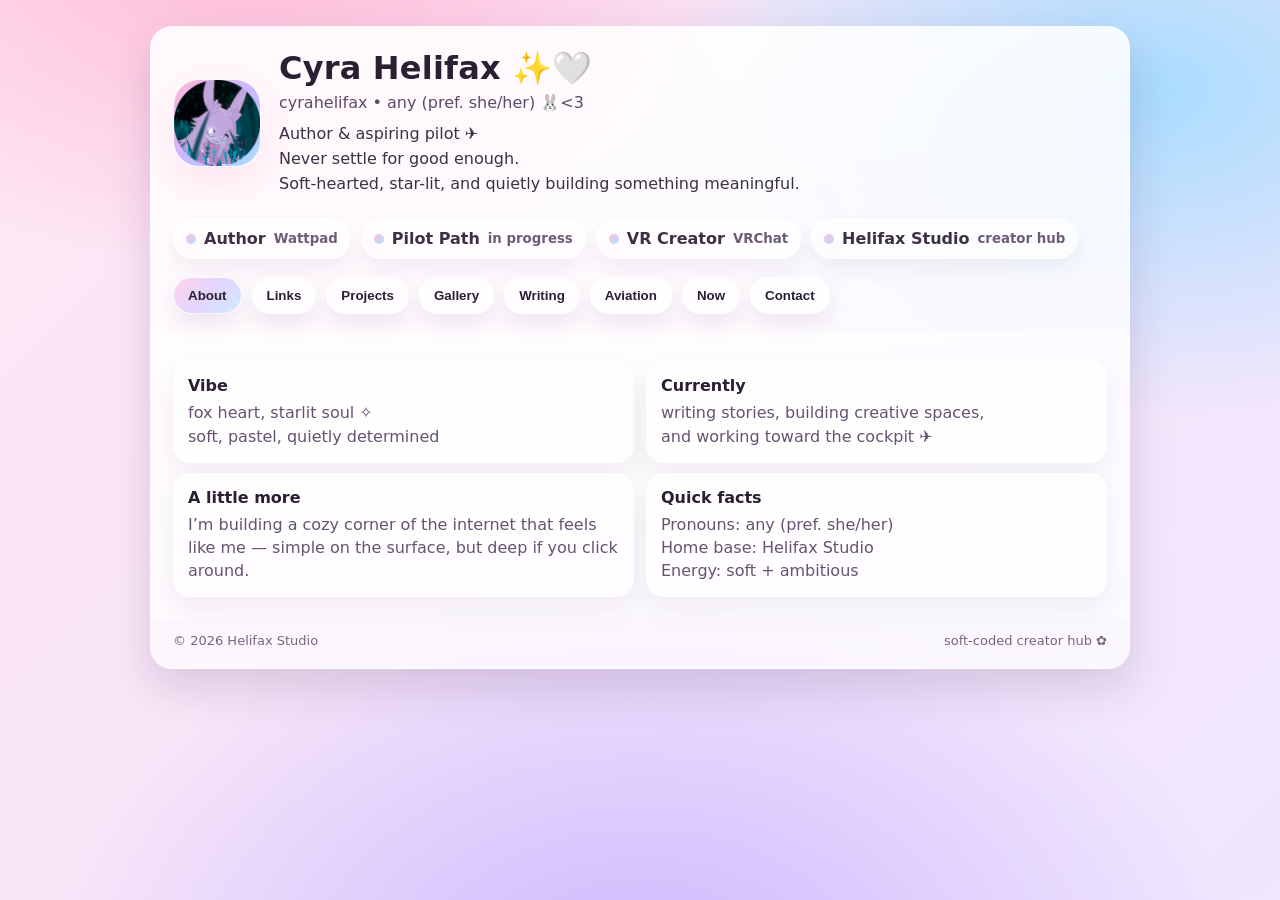
==== index.html @ 91403f67 "Update index.html" ====
<!doctype html>
<html lang="en">
<head>
  <meta charset="utf-8" />
  <meta name="viewport" content="width=device-width,initial-scale=1" />
  <title>Cyra Helifax ✨🤍</title>
  <meta name="description" content="Cyra Helifax — author, aspiring pilot, pastel-coded creator hub." />

  <style>
    :root{
      --bg1:#ffe6f3;
      --bg2:#efe6ff;

      --ink:#2b1f33;
      --muted:#5d4a68;
      --line:#ffffff88;

      --lav:#cbb7ff;
      --pink:#ffb7d6;
      --blue:#a9dcff;

      --shadow: 0 18px 45px rgba(40, 15, 60, .15);
      --radius: 22px;
    }

    *{box-sizing:border-box}
    html,body{height:100%}

    body{
      margin:0;
      font-family: ui-sans-serif, system-ui, -apple-system, Segoe UI, Roboto, Helvetica, Arial;
      color:var(--ink);
      background:
        radial-gradient(900px 600px at 20% -10%, var(--pink), transparent 60%),
        radial-gradient(900px 600px at 90% 10%, var(--blue), transparent 55%),
        radial-gradient(1000px 700px at 50% 110%, var(--lav), transparent 60%),
        linear-gradient(135deg, var(--bg1), var(--bg2));
      padding: 26px 14px 60px;
    }

    .wrap{max-width:980px;margin:0 auto}

    .card{
      background: linear-gradient(180deg, rgba(255,255,255,.88), rgba(255,255,255,.68));
      border:1px solid var(--line);
      border-radius: var(--radius);
      box-shadow: var(--shadow);
      overflow:hidden;
      backdrop-filter: blur(10px);
    }

    .top{
      display:flex;
      gap:18px;
      padding:22px;
      align-items:center;
    }

    /* PROFILE IMAGE */
    .pfp{
      width:88px;
      height:88px;
      border-radius:26px;
      overflow:hidden;
      flex:0 0 auto;
      border: 1px solid rgba(255,255,255,.9);
      box-shadow:
        0 14px 32px rgba(255,183,214,.35),
        0 0 0 4px rgba(255,255,255,.4);
      background: linear-gradient(135deg, var(--pink), var(--lav), var(--blue));
    }

    .pfp img{
      width:100%;
      height:100%;
      object-fit:cover;
      display:block;
    }

    h1{margin:0;font-size:32px;letter-spacing:.2px}
    .subtitle{margin:6px 0 0;color:var(--muted)}
    .bio{margin:10px 0 0;line-height:1.55;color:rgba(43,31,51,.92);max-width:60ch}

    /* Pinned badges */
    .pinned{
      padding: 0 22px 18px;
      display:flex;
      flex-wrap:wrap;
      gap:10px;
      align-items:center;
    }
    .badge{
      display:inline-flex;
      gap:8px;
      align-items:center;
      padding:10px 12px;
      border-radius: 999px;
      border:1px solid rgba(255,255,255,.85);
      background: rgba(255,255,255,.55);
      box-shadow: 0 10px 22px rgba(40,15,60,.06);
      color: rgba(43,31,51,.92);
      font-weight: 650;
      user-select:none;
    }
    .dot{
      width:10px;height:10px;border-radius:999px;
      background: linear-gradient(135deg, rgba(255,183,214,.9), rgba(169,220,255,.9));
      box-shadow: 0 6px 16px rgba(255,183,214,.35);
      flex:0 0 auto;
    }
    .badge small{
      color: rgba(93,74,104,.9);
      font-weight:600;
    }

    /* Tabs */
    .pills{
      display:flex;
      flex-wrap:wrap;
      gap:10px;
      padding: 0 22px 18px;
    }

    .pill{
      appearance:none;
      border:1px solid rgba(255,255,255,.85);
      background: rgba(255,255,255,.55);
      color:var(--ink);
      border-radius: 999px;
      padding: 10px 14px;
      cursor:pointer;
      font-weight: 650;
      transition: transform .12s ease, background .12s ease;
      box-shadow: 0 10px 22px rgba(40,15,60,.08);
      user-select:none;
    }
    .pill:hover{transform: translateY(-1px); background: rgba(255,255,255,.72)}
    .pill[aria-selected="true"]{
      background: linear-gradient(135deg,
        rgba(255,183,214,.55),
        rgba(203,183,255,.55),
        rgba(169,220,255,.55));
    }

    .panelWrap{
      border-top: 1px solid rgba(255,255,255,.7);
      background: rgba(255,255,255,.35);
    }

    .panel{
      display:none;
      padding: 18px 22px 22px;
      animation: pop .18s ease-out;
    }
    .panel.active{display:block}

    @keyframes pop{
      from{opacity:0; transform: translateY(-6px)}
      to{opacity:1; transform: translateY(0)}
    }

    .grid{
      display:grid;
      grid-template-columns: 1fr 1fr;
      gap:12px;
      margin-top: 10px;
    }
    @media (max-width:860px){
      .top{flex-direction:column;align-items:flex-start}
      .grid{grid-template-columns:1fr}
    }

    .miniCard{
      border:1px solid rgba(255,255,255,.75);
      background: rgba(255,255,255,.6);
      border-radius: 18px;
      padding: 14px;
      box-shadow: 0 12px 30px rgba(40,15,60,.06);
    }

    .miniTitle{margin:0 0 6px;font-weight:750}
    .miniText{margin:0;color:rgba(93,74,104,.95);line-height:1.45}

    /* Links */
    .linkList{list-style:none;margin:0;padding:0;display:grid;gap:10px}

    .linkRow{
      display:flex;
      gap:10px;
      align-items:stretch;
    }

    .link{
      flex: 1 1 auto;
      display:flex;
      align-items:center;
      justify-content:space-between;
      padding: 12px 14px;
      border-radius: 16px;
      border:1px solid rgba(255,255,255,.78);
      background: rgba(255,255,255,.65);
      transition: transform .12s ease, background .12s ease;
      text-decoration:none;
      color:inherit;
      min-height: 46px;
    }
    .link:hover{transform: translateY(-1px); background: rgba(255,255,255,.82)}

    .tag{
      font-size:12px;
      padding: 6px 10px;
      border-radius: 999px;
      background: linear-gradient(135deg,
        rgba(255,183,214,.35),
        rgba(169,220,255,.30));
      color: rgba(43,31,51,.92);
      border:1px solid rgba(255,255,255,.65);
    }

    .copyBtn{
      flex: 0 0 auto;
      min-width: 116px;
      border-radius: 16px;
      border:1px solid rgba(255,255,255,.78);
      background: rgba(255,255,255,.62);
      box-shadow: 0 12px 24px rgba(40,15,60,.06);
      cursor:pointer;
      font-weight: 700;
      color: rgba(43,31,51,.92);
      transition: transform .12s ease, background .12s ease;
      padding: 12px 12px;
      display:inline-flex;
      justify-content:center;
      align-items:center;
      user-select:none;
      white-space:nowrap;
    }
    .copyBtn:hover{transform: translateY(-1px); background: rgba(255,255,255,.80)}
    .copyBtn:active{transform: translateY(0)}

    .toast{
      position: fixed;
      left: 50%;
      bottom: 18px;
      transform: translateX(-50%);
      background: rgba(255,255,255,.86);
      border: 1px solid rgba(255,255,255,.9);
      padding: 10px 14px;
      border-radius: 999px;
      box-shadow: 0 14px 34px rgba(40,15,60,.15);
      color: rgba(43,31,51,.95);
      font-weight: 800;
      display:none;
      z-index: 9999;
    }
    .toast.show{display:block; animation: toastPop .18s ease-out}
    @keyframes toastPop{
      from{opacity:0; transform: translateX(-50%) translateY(10px)}
      to{opacity:1; transform: translateX(-50%) translateY(0)}
    }

    /* Gallery (no titles/captions) */
    .galleryGrid{
      display:grid;
      grid-template-columns: repeat(3, 1fr);
      gap: 10px;
      margin-top: 10px;
    }
    @media (max-width:860px){ .galleryGrid{grid-template-columns: repeat(2, 1fr);} }
    @media (max-width:520px){ .galleryGrid{grid-template-columns: 1fr;} }

    .thumb{
      border-radius: 18px;
      overflow:hidden;
      border: 1px solid rgba(255,255,255,.75);
      background: rgba(255,255,255,.55);
      box-shadow: 0 12px 26px rgba(40,15,60,.06);
      cursor:pointer;
      transition: transform .12s ease, background .12s ease;
    }
    .thumb:hover{transform: translateY(-1px); background: rgba(255,255,255,.75)}
    .thumb img{
      width:100%;
      height: 230px;
      object-fit: cover;
      display:block;
    }

    /* Lightbox */
    .modal{
      position: fixed;
      inset: 0;
      background: rgba(20,10,30,.55);
      display:none;
      align-items:center;
      justify-content:center;
      padding: 18px;
      z-index: 9998;
    }
    .modal.show{display:flex}
    .modalCard{
      width: min(980px, 100%);
      border-radius: 22px;
      overflow:hidden;
      border: 1px solid rgba(255,255,255,.55);
      background: rgba(255,255,255,.92);
      box-shadow: 0 22px 60px rgba(0,0,0,.35);
    }
    .modalTop{
      display:flex;
      align-items:center;
      justify-content:flex-end;
      gap: 10px;
      padding: 12px 14px;
      border-bottom: 1px solid rgba(0,0,0,.06);
    }
    .modalClose{
      border:none;
      background: rgba(255,255,255,.7);
      border: 1px solid rgba(0,0,0,.06);
      border-radius: 14px;
      padding: 8px 10px;
      cursor:pointer;
      font-weight: 900;
    }
    .modalImg{
      width:100%;
      display:block;
      max-height: 78vh;
      object-fit: contain;
      background: rgba(255,255,255,.65);
    }

    /* Timeline list */
    .timeline{
      margin: 8px 0 0;
      padding: 0;
      list-style:none;
      display:grid;
      gap: 10px;
    }
    .tItem{
      display:flex;
      gap: 10px;
      align-items:flex-start;
      padding: 12px 12px;
      border-radius: 16px;
      border: 1px solid rgba(255,255,255,.78);
      background: rgba(255,255,255,.62);
      box-shadow: 0 12px 24px rgba(40,15,60,.05);
    }
    .tMark{
      width:12px;height:12px;border-radius:999px;
      margin-top: 4px;
      background: linear-gradient(135deg, rgba(255,183,214,.9), rgba(169,220,255,.9));
      box-shadow: 0 10px 20px rgba(255,183,214,.25);
      flex: 0 0 auto;
    }
    .tText strong{display:block}
    .tText{
      color: rgba(93,74,104,.95);
      line-height: 1.45;
      font-weight: 650;
    }
    .tText span{
      display:block;
      color: rgba(93,74,104,.9);
      font-weight: 600;
      margin-top: 2px;
      font-size: 13px;
    }

    /* Footer */
    .footer{
      padding: 14px 22px 20px;
      color: rgba(93,74,104,.85);
      font-size: 13px;
      display:flex;
      justify-content: space-between;
      gap: 10px;
      flex-wrap: wrap;
    }
  </style>
</head>

<body>
  <div class="wrap">
    <main class="card">

      <!-- HEADER -->
      <section class="top">
        <div class="pfp">
          <img src="VRChat_2025-12-11_00-07-17.525_1920x1080_cropped.png" alt="Cyra Helifax avatar">
        </div>
        <div>
          <h1>Cyra Helifax ✨🤍</h1>
          <p class="subtitle">cyrahelifax • any (pref. she/her) 🐰&lt;3</p>
          <p class="bio">
            Author & aspiring pilot ✈️<br/>
            Never settle for good enough.<br/>
            Soft-hearted, star-lit, and quietly building something meaningful.
          </p>
        </div>
      </section>

      <!-- PINNED BADGES -->
      <section class="pinned" aria-label="Pinned identity">
        <span class="badge"><span class="dot"></span> Author <small>Wattpad</small></span>
        <span class="badge"><span class="dot"></span> Pilot Path <small>in progress</small></span>
        <span class="badge"><span class="dot"></span> VR Creator <small>VRChat</small></span>
        <span class="badge"><span class="dot"></span> Helifax Studio <small>creator hub</small></span>
      </section>

      <!-- TABS -->
      <nav class="pills" role="tablist" aria-label="About tabs">
        <button class="pill" role="tab" aria-selected="true"  aria-controls="panel-about"    id="tab-about">About</button>
        <button class="pill" role="tab" aria-selected="false" aria-controls="panel-links"    id="tab-links">Links</button>
        <button class="pill" role="tab" aria-selected="false" aria-controls="panel-projects" id="tab-projects">Projects</button>
        <button class="pill" role="tab" aria-selected="false" aria-controls="panel-gallery"  id="tab-gallery">Gallery</button>
        <button class="pill" role="tab" aria-selected="false" aria-controls="panel-writing"  id="tab-writing">Writing</button>
        <button class="pill" role="tab" aria-selected="false" aria-controls="panel-aviation" id="tab-aviation">Aviation</button>
        <button class="pill" role="tab" aria-selected="false" aria-controls="panel-now"      id="tab-now">Now</button>
        <button class="pill" role="tab" aria-selected="false" aria-controls="panel-contact"  id="tab-contact">Contact</button>
      </nav>

      <!-- PANELS -->
      <section class="panelWrap">

        <!-- ABOUT -->
        <div class="panel active" role="tabpanel" id="panel-about" aria-labelledby="tab-about">
          <div class="grid">
            <div class="miniCard">
              <p class="miniTitle">Vibe</p>
              <p class="miniText">
                fox heart, starlit soul ✧<br/>
                soft, pastel, quietly determined
              </p>
            </div>
            <div class="miniCard">
              <p class="miniTitle">Currently</p>
              <p class="miniText">
                writing stories, building creative spaces,<br/>
                and working toward the cockpit ✈️
              </p>
            </div>
          </div>

          <div class="grid">
            <div class="miniCard">
              <p class="miniTitle">A little more</p>
              <p class="miniText">
                I’m building a cozy corner of the internet that feels like me — simple on the surface,
                but deep if you click around.
              </p>
            </div>
            <div class="miniCard">
              <p class="miniTitle">Quick facts</p>
              <p class="miniText">
                Pronouns: any (pref. she/her)<br/>
                Home base: Helifax Studio<br/>
                Energy: soft + ambitious
              </p>
            </div>
          </div>
        </div>

        <!-- LINKS -->
        <div class="panel" role="tabpanel" id="panel-links" aria-labelledby="tab-links">
          <div class="miniCard">
            <p class="miniTitle">Hub Links</p>
            <p class="miniText">Everything important, in one place. (Copy buttons included ✨)</p>
          </div>

          <ul class="linkList" style="margin-top:10px">
            <li>
              <div class="linkRow">
                <a class="link" href="https://www.wattpad.com/user/CyraRemiHelifax" target="_blank" rel="noreferrer">
                  <span>Wattpad</span><span class="tag">writing</span>
                </a>
              </div>
            </li>

            <li>
              <div class="linkRow">
                <a class="link" href="https://cyrahelifax.mypixieset.com/" target="_blank" rel="noreferrer">
                  <span>Author Page</span><span class="tag">portfolio</span>
                </a>
              </div>
            </li>

            <li>
              <div class="linkRow">
                <a class="link" href="https://discord.com/users/605927149282656257" target="_blank" rel="noreferrer">
                  <span>Discord</span><span class="tag">chat</span>
                </a>
                <button class="copyBtn" data-copy="https://discord.com/users/605927149282656257">Copy link</button>
              </div>
            </li>

            <li>
              <div class="linkRow">
                <a class="link" href="https://vrchat.com/home/user/usr_d997cab5-4046-4eb5-8ac7-fbb34163f5aa" target="_blank" rel="noreferrer">
                  <span>VRChat</span><span class="tag">vr</span>
                </a>
                <button class="copyBtn" data-copy="usr_d997cab5-4046-4eb5-8ac7-fbb34163f5aa">Copy ID</button>
              </div>
            </li>

            <li>
              <div class="linkRow">
                <a class="link" href="https://www.roblox.com/users/120940577/profile" target="_blank" rel="noreferrer">
                  <span>Roblox</span><span class="tag">play</span>
                </a>
                <button class="copyBtn" data-copy="120940577">Copy ID</button>
              </div>
            </li>
          </ul>
        </div>

        <!-- PROJECTS -->
        <div class="panel" role="tabpanel" id="panel-projects" aria-labelledby="tab-projects">
          <div class="grid">
            <div class="miniCard">
              <p class="miniTitle">Yunari & the Stars</p>
              <p class="miniText">
                A soft-cosmic fantasy about memory, family, and fading starlight.
              </p>
            </div>
            <div class="miniCard">
              <p class="miniTitle">Helifax Studio</p>
              <p class="miniText">
                Pastel-coded storytelling across writing, worlds, and digital spaces.
              </p>
            </div>
          </div>

          <div class="grid">
            <div class="miniCard">
              <p class="miniTitle">Creator Hub</p>
              <p class="miniText">
                A single place where writing + aviation + VR projects can live together without feeling messy.
              </p>
            </div>
            <div class="miniCard">
              <p class="miniTitle">Next up</p>
              <p class="miniText">
                Add more pinned projects any time (photography, comms, games, songs…).
              </p>
            </div>
          </div>
        </div>

        <!-- GALLERY (auto-load, no titles) -->
        <div class="panel" role="tabpanel" id="panel-gallery" aria-labelledby="tab-gallery">
          <div class="miniCard">
            <p class="miniTitle">Gallery</p>
            <p class="miniText">
              Click any image to open it big.
            </p>
          </div>

          <div class="galleryGrid" id="galleryGrid"></div>
        </div>

        <!-- WRITING -->
        <div class="panel" role="tabpanel" id="panel-writing" aria-labelledby="tab-writing">
          <div class="grid">
            <div class="miniCard">
              <p class="miniTitle">Writing home</p>
              <p class="miniText">
                Wattpad: <a href="https://www.wattpad.com/user/CyraRemiHelifax" target="_blank" rel="noreferrer"><b>@CyraRemiHelifax</b></a><br/>
                Style: soft-cosmic, emotional, mythic
              </p>
            </div>
            <div class="miniCard">
              <p class="miniTitle">Featured</p>
              <p class="miniText">
                <b>Yunari & the Stars</b><br/>
                A story about belonging, truth, and the sky forgetting itself.
              </p>
            </div>
          </div>

          <div class="miniCard" style="margin-top:12px">
            <p class="miniTitle">Milestones</p>
            <ul class="timeline">
              <li class="tItem">
                <span class="tMark"></span>
                <div class="tText">
                  <strong>Act IV drafted</strong>
                  <span>Library Between Realms • Starfall Accord revealed</span>
                </div>
              </li>
              <li class="tItem">
                <span class="tMark"></span>
                <div class="tText">
                  <strong>Next focus</strong>
                  <span>Refine connective threads + deepen the cosmic shift</span>
                </div>
              </li>
              <li class="tItem">
                <span class="tMark"></span>
                <div class="tText">
                  <strong>Optional</strong>
                  <span>Add a release schedule card whenever you’re ready</span>
                </div>
              </li>
            </ul>
          </div>
        </div>

        <!-- AVIATION -->
        <div class="panel" role="tabpanel" id="panel-aviation" aria-labelledby="tab-aviation">
          <div class="grid">
            <div class="miniCard">
              <p class="miniTitle">Pilot Path ✈️</p>
              <p class="miniText">
                Goal: commercial pilot.<br/>
                Current phase: planning + saving + learning.
              </p>
            </div>
            <div class="miniCard">
              <p class="miniTitle">Why</p>
              <p class="miniText">
                Because the sky feels like a promise — and I want to keep it.
              </p>
            </div>
          </div>

          <div class="miniCard" style="margin-top:12px">
            <p class="miniTitle">Progress Timeline</p>
            <ul class="timeline">
              <li class="tItem">
                <span class="tMark"></span>
                <div class="tText">
                  <strong>Foundation</strong>
                  <span>Training research + budgeting + prep</span>
                </div>
              </li>
              <li class="tItem">
                <span class="tMark"></span>
                <div class="tText">
                  <strong>Next milestone</strong>
                  <span>Start PPL when funds + schedule align</span>
                </div>
              </li>
              <li class="tItem">
                <span class="tMark"></span>
                <div class="tText">
                  <strong>Long-term</strong>
                  <span>Ratings → hours → commercial career</span>
                </div>
              </li>
            </ul>
          </div>
        </div>

        <!-- NOW -->
        <div class="panel" role="tabpanel" id="panel-now" aria-labelledby="tab-now">
          <div class="grid">
            <div class="miniCard">
              <p class="miniTitle">Now</p>
              <p class="miniText">
                Building Helifax Studio into a real home for everything I am.
              </p>
            </div>
            <div class="miniCard">
              <p class="miniTitle">Status</p>
              <p class="miniText">
                Energy: soft but focused ✿<br/>
                Mood: gently ambitious
              </p>
            </div>
          </div>

          <div class="grid">
            <div class="miniCard">
              <p class="miniTitle">In my hands</p>
              <p class="miniText">
                Writing: worldbuilding + edits<br/>
                Web: polishing this hub<br/>
                Flight: learning + planning
              </p>
            </div>
            <div class="miniCard">
              <p class="miniTitle">Open to</p>
              <p class="miniText">
                Kind conversations • creative collabs • sharing inspiration
              </p>
            </div>
          </div>
        </div>

        <!-- CONTACT -->
        <div class="panel" role="tabpanel" id="panel-contact" aria-labelledby="tab-contact">
          <div class="grid">
            <div class="miniCard">
              <p class="miniTitle">Say hi</p>
              <p class="miniText">
                Discord preferred 💬<br/>
                Open to kind conversations & creative collaboration.
              </p>
            </div>

            <div class="miniCard">
              <p class="miniTitle">Quick copy</p>
              <p class="miniText">
                Discord link: <b>discord.com/users/605927149282656257</b><br/>
                VRChat ID: <b>usr_d997cab5-4046-4eb5-8ac7-fbb34163f5aa</b><br/>
                Roblox ID: <b>120940577</b>
              </p>
              <div style="display:flex; gap:10px; flex-wrap:wrap; margin-top:10px">
                <button class="copyBtn" data-copy="https://discord.com/users/605927149282656257">Copy Discord</button>
                <button class="copyBtn" data-copy="usr_d997cab5-4046-4eb5-8ac7-fbb34163f5aa">Copy VRChat</button>
                <button class="copyBtn" data-copy="120940577">Copy Roblox</button>
              </div>
            </div>
          </div>
        </div>

      </section>

      <!-- FOOTER -->
      <footer class="footer">
        <span>© <span id="y"></span> Helifax Studio</span>
        <span>soft-coded creator hub ✿</span>
      </footer>

    </main>
  </div>

  <!-- Lightbox modal -->
  <div class="modal" id="modal" aria-hidden="true">
    <div class="modalCard" role="dialog" aria-modal="true" aria-label="Image preview">
      <div class="modalTop">
        <button class="modalClose" id="modalClose" aria-label="Close">Close</button>
      </div>
      <img class="modalImg" id="modalImg" src="" alt="Expanded view">
    </div>
  </div>

  <div class="toast" id="toast">Copied ✨</div>

  <script>
    // Year
    document.getElementById('y').textContent = new Date().getFullYear();

    // Tabs
    const tabs = Array.from(document.querySelectorAll('[role="tab"]'));
    const panels = Array.from(document.querySelectorAll('[role="tabpanel"]'));

    function activateTab(tab){
      tabs.forEach(t => t.setAttribute('aria-selected', String(t === tab)));
      panels.forEach(p => p.classList.toggle('active', p.id === tab.getAttribute('aria-controls')));
      tab.focus();
    }

    tabs.forEach(tab => {
      tab.addEventListener('click', () => activateTab(tab));
      tab.addEventListener('keydown', (e) => {
        const i = tabs.indexOf(tab);
        if (e.key === 'ArrowRight') activateTab(tabs[(i + 1) % tabs.length]);
        if (e.key === 'ArrowLeft') activateTab(tabs[(i - 1 + tabs.length) % tabs.length]);
      });
    });

    // Toast
    const toast = document.getElementById('toast');
    let toastTimer = null;
    function showToast(text){
      toast.textContent = text;
      toast.classList.add('show');
      clearTimeout(toastTimer);
      toastTimer = setTimeout(() => toast.classList.remove('show'), 1100);
    }

    // Copy buttons
    async function copyText(text){
      try{
        await navigator.clipboard.writeText(text);
        showToast('Copied ✨');
      }catch(err){
        const ta = document.createElement('textarea');
        ta.value = text;
        ta.setAttribute('readonly','');
        ta.style.position = 'fixed';
        ta.style.opacity = '0';
        document.body.appendChild(ta);
        ta.select();
        document.execCommand('copy');
        document.body.removeChild(ta);
        showToast('Copied ✨');
      }
    }

    document.querySelectorAll('.copyBtn').forEach(btn => {
      btn.addEventListener('click', () => {
        const val = btn.getAttribute('data-copy') || '';
        copyText(val);
      });
    });

    // Lightbox
    const modal = document.getElementById('modal');
    const modalImg = document.getElementById('modalImg');
    const modalClose = document.getElementById('modalClose');

    function openModal(src){
      modalImg.src = src;
      modal.classList.add('show');
      modal.setAttribute('aria-hidden', 'false');
    }
    function closeModal(){
      modal.classList.remove('show');
      modal.setAttribute('aria-hidden', 'true');
      modalImg.src = '';
    }

    modalClose.addEventListener('click', closeModal);
    modal.addEventListener('click', (e) => {
      if (e.target === modal) closeModal();
    });
    document.addEventListener('keydown', (e) => {
      if (e.key === 'Escape' && modal.classList.contains('show')) closeModal();
    });

    // Gallery auto-load: /gallery/gallery1..gallery12, tries png/jpg/jpeg/webp
    const galleryGrid = document.getElementById('galleryGrid');
    const exts = ['png','jpg','jpeg','webp'];
    const nums = Array.from({length:12}, (_,i)=>i+1);

    function tryLoad(url){
      return new Promise((resolve, reject) => {
        const img = new Image();
        img.onload = () => resolve(url);
        img.onerror = () => reject(new Error('fail'));
        img.src = url;
      });
    }

    async function resolvePath(n){
      for (const ext of exts){
        const url = `gallery/gallery${n}.${ext}`;
        try{
          return await tryLoad(url);
        }catch{}
      }
      return null;
    }

    (async function buildGallery(){
      if (!galleryGrid) return;
      galleryGrid.innerHTML = '';

      for (const n of nums){
        const src = await resolvePath(n);
        if (!src) continue;

        const t = document.createElement('div');
        t.className = 'thumb';

        const img = document.createElement('img');
        img.src = src;
        img.alt = '';

        t.appendChild(img);
        t.addEventListener('click', () => openModal(src));
        galleryGrid.appendChild(t);
      }
    })();
  </script>
</body>
</html>
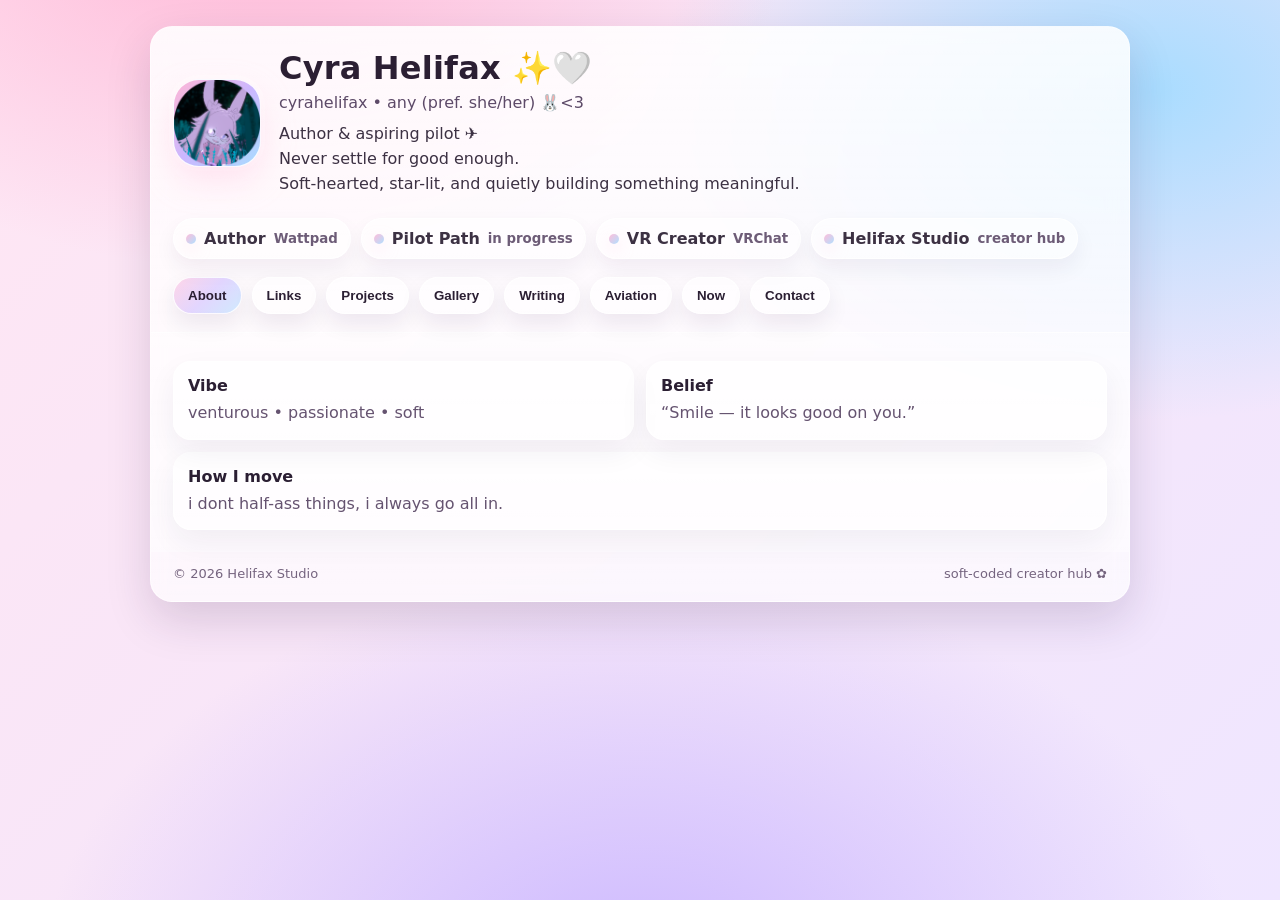
==== commit a49d012e: "Update index.html" ====
--- a/index.html
+++ b/index.html
@@ -431,36 +431,17 @@
           <div class="grid">
             <div class="miniCard">
               <p class="miniTitle">Vibe</p>
-              <p class="miniText">
-                fox heart, starlit soul ✧<br/>
-                soft, pastel, quietly determined
-              </p>
-            </div>
-            <div class="miniCard">
-              <p class="miniTitle">Currently</p>
-              <p class="miniText">
-                writing stories, building creative spaces,<br/>
-                and working toward the cockpit ✈️
-              </p>
-            </div>
-          </div>
-
-          <div class="grid">
-            <div class="miniCard">
-              <p class="miniTitle">A little more</p>
-              <p class="miniText">
-                I’m building a cozy corner of the internet that feels like me — simple on the surface,
-                but deep if you click around.
-              </p>
-            </div>
-            <div class="miniCard">
-              <p class="miniTitle">Quick facts</p>
-              <p class="miniText">
-                Pronouns: any (pref. she/her)<br/>
-                Home base: Helifax Studio<br/>
-                Energy: soft + ambitious
-              </p>
-            </div>
+              <p class="miniText">venturous • passionate • soft</p>
+            </div>
+            <div class="miniCard">
+              <p class="miniTitle">Belief</p>
+              <p class="miniText">“Smile — it looks good on you.”</p>
+            </div>
+          </div>
+
+          <div class="miniCard" style="margin-top:12px">
+            <p class="miniTitle">How I move</p>
+            <p class="miniText">i dont half-ass things, i always go all in.</p>
           </div>
         </div>
 
@@ -521,32 +502,28 @@
         <div class="panel" role="tabpanel" id="panel-projects" aria-labelledby="tab-projects">
           <div class="grid">
             <div class="miniCard">
-              <p class="miniTitle">Yunari & the Stars</p>
+              <p class="miniTitle">Active</p>
               <p class="miniText">
-                A soft-cosmic fantasy about memory, family, and fading starlight.
+                <b>Yunari & The Stars</b> — A book for my fursona<br/>
+                <b>Helifax Studios</b> — my rift connecting my works and ideas<br/>
+                <b>Christmas Prep</b> — buying gifts, planning parties, decorating<br/>
+                <b>Voice Training</b> — learning how to properly sing
               </p>
             </div>
             <div class="miniCard">
-              <p class="miniTitle">Helifax Studio</p>
+              <p class="miniTitle">Slow-burn / on-hold</p>
               <p class="miniText">
-                Pastel-coded storytelling across writing, worlds, and digital spaces.
+                <b>Yunari VR Avatar</b> — a VRChat avatar for Yunari<br/>
+                <b>Aviation Training</b> — training to become a commercial pilot
               </p>
             </div>
           </div>
 
-          <div class="grid">
-            <div class="miniCard">
-              <p class="miniTitle">Creator Hub</p>
-              <p class="miniText">
-                A single place where writing + aviation + VR projects can live together without feeling messy.
-              </p>
-            </div>
-            <div class="miniCard">
-              <p class="miniTitle">Next up</p>
-              <p class="miniText">
-                Add more pinned projects any time (photography, comms, games, songs…).
-              </p>
-            </div>
+          <div class="miniCard" style="margin-top:12px">
+            <p class="miniTitle">Fresh</p>
+            <p class="miniText">
+              <b>Rollerblade Dance</b> — practicing an original dance on rollerblades for a dance comp
+            </p>
           </div>
         </div>
 
@@ -554,9 +531,7 @@
         <div class="panel" role="tabpanel" id="panel-gallery" aria-labelledby="tab-gallery">
           <div class="miniCard">
             <p class="miniTitle">Gallery</p>
-            <p class="miniText">
-              Click any image to open it big.
-            </p>
+            <p class="miniText">Click any image to open it big.</p>
           </div>
 
           <div class="galleryGrid" id="galleryGrid"></div>
@@ -566,46 +541,20 @@
         <div class="panel" role="tabpanel" id="panel-writing" aria-labelledby="tab-writing">
           <div class="grid">
             <div class="miniCard">
-              <p class="miniTitle">Writing home</p>
+              <p class="miniTitle">All the above</p>
               <p class="miniText">
-                Wattpad: <a href="https://www.wattpad.com/user/CyraRemiHelifax" target="_blank" rel="noreferrer"><b>@CyraRemiHelifax</b></a><br/>
-                Style: soft-cosmic, emotional, mythic
+                Active works • WIPs • lore (no spoilers)
               </p>
             </div>
             <div class="miniCard">
-              <p class="miniTitle">Featured</p>
-              <p class="miniText">
-                <b>Yunari & the Stars</b><br/>
-                A story about belonging, truth, and the sky forgetting itself.
-              </p>
+              <p class="miniTitle">Tone</p>
+              <p class="miniText">introspective</p>
             </div>
           </div>
 
           <div class="miniCard" style="margin-top:12px">
-            <p class="miniTitle">Milestones</p>
-            <ul class="timeline">
-              <li class="tItem">
-                <span class="tMark"></span>
-                <div class="tText">
-                  <strong>Act IV drafted</strong>
-                  <span>Library Between Realms • Starfall Accord revealed</span>
-                </div>
-              </li>
-              <li class="tItem">
-                <span class="tMark"></span>
-                <div class="tText">
-                  <strong>Next focus</strong>
-                  <span>Refine connective threads + deepen the cosmic shift</span>
-                </div>
-              </li>
-              <li class="tItem">
-                <span class="tMark"></span>
-                <div class="tText">
-                  <strong>Optional</strong>
-                  <span>Add a release schedule card whenever you’re ready</span>
-                </div>
-              </li>
-            </ul>
+            <p class="miniTitle">Reader vibe</p>
+            <p class="miniText">follow or message</p>
           </div>
         </div>
 
@@ -613,45 +562,16 @@
         <div class="panel" role="tabpanel" id="panel-aviation" aria-labelledby="tab-aviation">
           <div class="grid">
             <div class="miniCard">
-              <p class="miniTitle">Pilot Path ✈️</p>
+              <p class="miniTitle">Stage</p>
+              <p class="miniText">studying ground material</p>
+            </div>
+            <div class="miniCard">
+              <p class="miniTitle">Why (quietly present)</p>
               <p class="miniText">
-                Goal: commercial pilot.<br/>
-                Current phase: planning + saving + learning.
+                “souring through the clouds at 500+ mph in a big metal box is something thousands of people do daily,
+                how do you not want to fly one?”
               </p>
             </div>
-            <div class="miniCard">
-              <p class="miniTitle">Why</p>
-              <p class="miniText">
-                Because the sky feels like a promise — and I want to keep it.
-              </p>
-            </div>
-          </div>
-
-          <div class="miniCard" style="margin-top:12px">
-            <p class="miniTitle">Progress Timeline</p>
-            <ul class="timeline">
-              <li class="tItem">
-                <span class="tMark"></span>
-                <div class="tText">
-                  <strong>Foundation</strong>
-                  <span>Training research + budgeting + prep</span>
-                </div>
-              </li>
-              <li class="tItem">
-                <span class="tMark"></span>
-                <div class="tText">
-                  <strong>Next milestone</strong>
-                  <span>Start PPL when funds + schedule align</span>
-                </div>
-              </li>
-              <li class="tItem">
-                <span class="tMark"></span>
-                <div class="tText">
-                  <strong>Long-term</strong>
-                  <span>Ratings → hours → commercial career</span>
-                </div>
-              </li>
-            </ul>
           </div>
         </div>
 
@@ -659,35 +579,18 @@
         <div class="panel" role="tabpanel" id="panel-now" aria-labelledby="tab-now">
           <div class="grid">
             <div class="miniCard">
-              <p class="miniTitle">Now</p>
-              <p class="miniText">
-                Building Helifax Studio into a real home for everything I am.
-              </p>
-            </div>
-            <div class="miniCard">
-              <p class="miniTitle">Status</p>
-              <p class="miniText">
-                Energy: soft but focused ✿<br/>
-                Mood: gently ambitious
-              </p>
-            </div>
-          </div>
-
-          <div class="grid">
-            <div class="miniCard">
-              <p class="miniTitle">In my hands</p>
-              <p class="miniText">
-                Writing: worldbuilding + edits<br/>
-                Web: polishing this hub<br/>
-                Flight: learning + planning
-              </p>
-            </div>
-            <div class="miniCard">
-              <p class="miniTitle">Open to</p>
-              <p class="miniText">
-                Kind conversations • creative collabs • sharing inspiration
-              </p>
-            </div>
+              <p class="miniTitle">Currently focused</p>
+              <p class="miniText">Job switch • writing • christmas prep • voice training</p>
+            </div>
+            <div class="miniCard">
+              <p class="miniTitle">Energy</p>
+              <p class="miniText">excited</p>
+            </div>
+          </div>
+
+          <div class="miniCard" style="margin-top:12px">
+            <p class="miniTitle">Open to</p>
+            <p class="miniText">anything/all the above</p>
           </div>
         </div>
 
@@ -695,20 +598,16 @@
         <div class="panel" role="tabpanel" id="panel-contact" aria-labelledby="tab-contact">
           <div class="grid">
             <div class="miniCard">
-              <p class="miniTitle">Say hi</p>
+              <p class="miniTitle">Contact</p>
               <p class="miniText">
-                Discord preferred 💬<br/>
-                Open to kind conversations & creative collaboration.
+                <b>Discord only</b> — others are for viewing if curious.<br/>
+                If contacting through Discord, please send a message on who and why —
+                I need to differentiate between spam and you.
               </p>
             </div>
-
-            <div class="miniCard">
-              <p class="miniTitle">Quick copy</p>
-              <p class="miniText">
-                Discord link: <b>discord.com/users/605927149282656257</b><br/>
-                VRChat ID: <b>usr_d997cab5-4046-4eb5-8ac7-fbb34163f5aa</b><br/>
-                Roblox ID: <b>120940577</b>
-              </p>
+            <div class="miniCard">
+              <p class="miniTitle">Open to</p>
+              <p class="miniText">collabs • always feedback</p>
               <div style="display:flex; gap:10px; flex-wrap:wrap; margin-top:10px">
                 <button class="copyBtn" data-copy="https://discord.com/users/605927149282656257">Copy Discord</button>
                 <button class="copyBtn" data-copy="usr_d997cab5-4046-4eb5-8ac7-fbb34163f5aa">Copy VRChat</button>
@@ -830,10 +729,10 @@
     const nums = Array.from({length:12}, (_,i)=>i+1);
 
     function tryLoad(url){
-      return new Promise((resolve, reject) => {
+      return new Promise(resolve => {
         const img = new Image();
         img.onload = () => resolve(url);
-        img.onerror = () => reject(new Error('fail'));
+        img.onerror = () => resolve(null);
         img.src = url;
       });
     }
@@ -841,9 +740,8 @@
     async function resolvePath(n){
       for (const ext of exts){
         const url = `gallery/gallery${n}.${ext}`;
-        try{
-          return await tryLoad(url);
-        }catch{}
+        const ok = await tryLoad(url);
+        if (ok) return ok;
       }
       return null;
     }
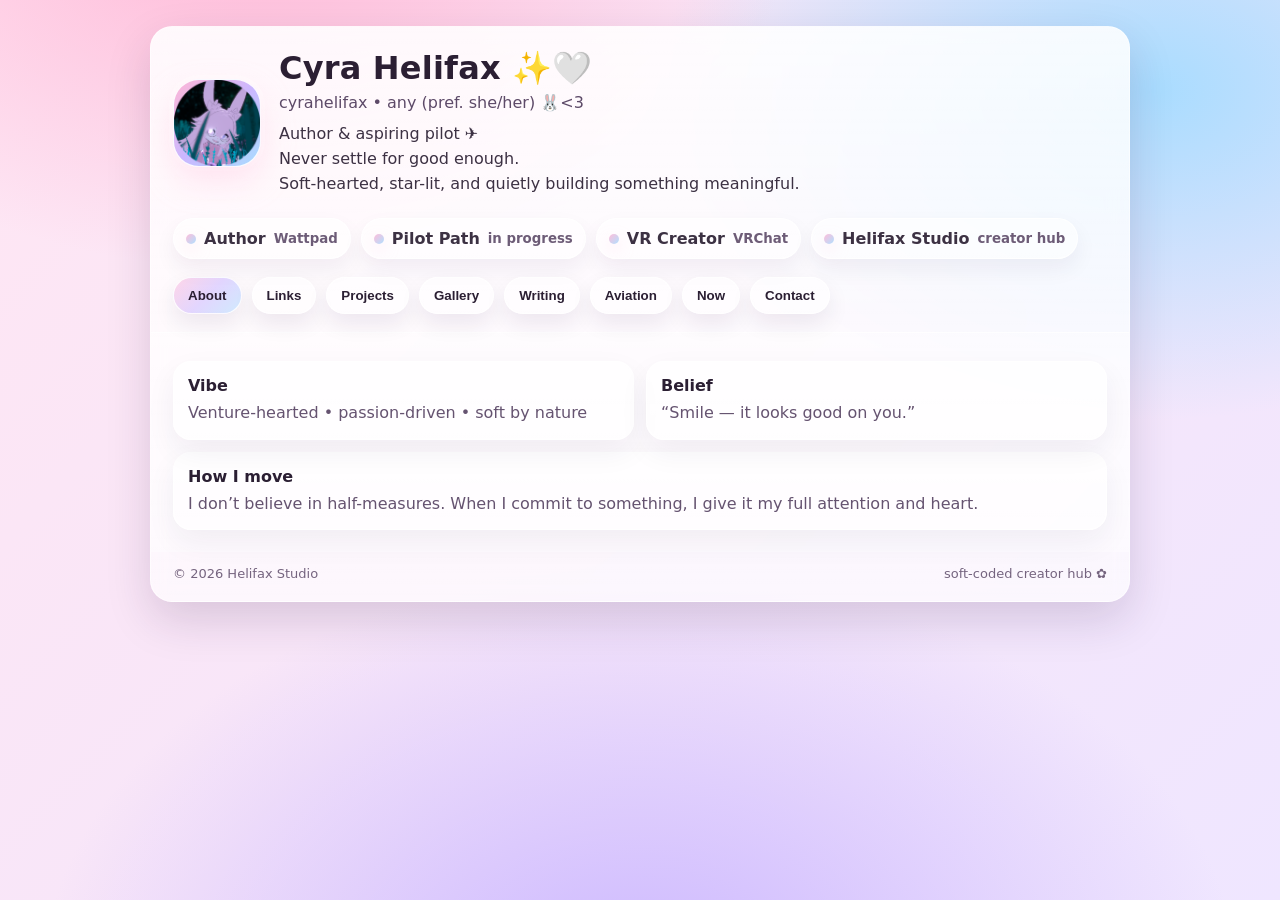
==== commit fc3d51b8: "Update index.html" ====
--- a/index.html
+++ b/index.html
@@ -431,7 +431,7 @@
           <div class="grid">
             <div class="miniCard">
               <p class="miniTitle">Vibe</p>
-              <p class="miniText">venturous • passionate • soft</p>
+              <p class="miniText">Venture-hearted • passion-driven • soft by nature</p>
             </div>
             <div class="miniCard">
               <p class="miniTitle">Belief</p>
@@ -441,7 +441,9 @@
 
           <div class="miniCard" style="margin-top:12px">
             <p class="miniTitle">How I move</p>
-            <p class="miniText">i dont half-ass things, i always go all in.</p>
+            <p class="miniText">
+              I don’t believe in half-measures. When I commit to something, I give it my full attention and heart.
+            </p>
           </div>
         </div>
 
@@ -504,17 +506,18 @@
             <div class="miniCard">
               <p class="miniTitle">Active</p>
               <p class="miniText">
-                <b>Yunari & The Stars</b> — A book for my fursona<br/>
-                <b>Helifax Studios</b> — my rift connecting my works and ideas<br/>
-                <b>Christmas Prep</b> — buying gifts, planning parties, decorating<br/>
-                <b>Voice Training</b> — learning how to properly sing
+                <b>Yunari &amp; The Stars</b> — A story written through my fursona: intimate, cosmic, and deeply personal.<br/>
+                <b>Helifax Studios</b> — The connective space where my ideas, projects, and identities intersect.<br/>
+                <b>Christmas Prep</b> — Thoughtful gifting, planning gatherings, and making the season feel warm.<br/>
+                <b>Voice Training</b> — Learning to sing properly, sustainably, and with intention.
               </p>
             </div>
+
             <div class="miniCard">
               <p class="miniTitle">Slow-burn / on-hold</p>
               <p class="miniText">
-                <b>Yunari VR Avatar</b> — a VRChat avatar for Yunari<br/>
-                <b>Aviation Training</b> — training to become a commercial pilot
+                <b>Yunari VR Avatar</b> — A long-term VRChat avatar project bringing Yunari to life.<br/>
+                <b>Aviation Training</b> — Working toward becoming a commercial pilot, one step at a time.
               </p>
             </div>
           </div>
@@ -522,7 +525,7 @@
           <div class="miniCard" style="margin-top:12px">
             <p class="miniTitle">Fresh</p>
             <p class="miniText">
-              <b>Rollerblade Dance</b> — practicing an original dance on rollerblades for a dance comp
+              <b>Rollerblade Dance</b> — Developing an original rollerblade dance for an upcoming competition.
             </p>
           </div>
         </div>
@@ -539,22 +542,33 @@
 
         <!-- WRITING -->
         <div class="panel" role="tabpanel" id="panel-writing" aria-labelledby="tab-writing">
+          <div class="miniCard">
+            <p class="miniTitle">Featured Work</p>
+            <p class="miniText">
+              <b>Yunari &amp; The Stars</b><br/>
+              A soft-cosmic fantasy following Yunari’s search for truth, family, and the meaning behind fading starlight.
+            </p>
+          </div>
+
+          <div class="miniCard" style="margin-top:12px">
+            <p class="miniTitle">Selected Lore (no spoilers)</p>
+            <p class="miniText">
+              <b>Yunari</b> — a fox-spirit caught between forms, memory, and purpose<br/>
+              <b>The Stars</b> — once constant, now quietly disappearing<br/>
+              <b>The Starfall Accord</b> — an ancient promise that shaped the heavens<br/>
+              <b>Forgotten Libraries &amp; Lost Songs</b> — places and melodies that remember what the world tried to forget
+            </p>
+          </div>
+
           <div class="grid">
-            <div class="miniCard">
-              <p class="miniTitle">All the above</p>
-              <p class="miniText">
-                Active works • WIPs • lore (no spoilers)
-              </p>
-            </div>
-            <div class="miniCard">
+            <div class="miniCard" style="margin-top:12px">
               <p class="miniTitle">Tone</p>
-              <p class="miniText">introspective</p>
-            </div>
-          </div>
-
-          <div class="miniCard" style="margin-top:12px">
-            <p class="miniTitle">Reader vibe</p>
-            <p class="miniText">follow or message</p>
+              <p class="miniText">Introspective, emotional, and quietly mythic.</p>
+            </div>
+            <div class="miniCard" style="margin-top:12px">
+              <p class="miniTitle">Reader invitation</p>
+              <p class="miniText">Follow quietly, or reach out if something resonates.</p>
+            </div>
           </div>
         </div>
 
@@ -562,14 +576,14 @@
         <div class="panel" role="tabpanel" id="panel-aviation" aria-labelledby="tab-aviation">
           <div class="grid">
             <div class="miniCard">
-              <p class="miniTitle">Stage</p>
-              <p class="miniText">studying ground material</p>
-            </div>
-            <div class="miniCard">
-              <p class="miniTitle">Why (quietly present)</p>
+              <p class="miniTitle">Current stage</p>
+              <p class="miniText">Studying ground material and building a strong foundation.</p>
+            </div>
+            <div class="miniCard">
+              <p class="miniTitle">Why flying (quietly present)</p>
               <p class="miniText">
-                “souring through the clouds at 500+ mph in a big metal box is something thousands of people do daily,
-                how do you not want to fly one?”
+                Soaring through the clouds at 500+ miles per hour in a massive metal machine is something thousands of people do every day.
+                I’ve never understood how you <i>wouldn’t</i> want to be the one flying it.
               </p>
             </div>
           </div>
@@ -580,17 +594,17 @@
           <div class="grid">
             <div class="miniCard">
               <p class="miniTitle">Currently focused</p>
-              <p class="miniText">Job switch • writing • christmas prep • voice training</p>
+              <p class="miniText">Navigating a job transition, writing, holiday preparation, and voice training.</p>
             </div>
             <div class="miniCard">
               <p class="miniTitle">Energy</p>
-              <p class="miniText">excited</p>
+              <p class="miniText">Excited — in a focused, forward-moving way.</p>
             </div>
           </div>
 
           <div class="miniCard" style="margin-top:12px">
             <p class="miniTitle">Open to</p>
-            <p class="miniText">anything/all the above</p>
+            <p class="miniText">Conversations, collaboration, feedback, and new momentum.</p>
           </div>
         </div>
 
@@ -600,14 +614,15 @@
             <div class="miniCard">
               <p class="miniTitle">Contact</p>
               <p class="miniText">
-                <b>Discord only</b> — others are for viewing if curious.<br/>
-                If contacting through Discord, please send a message on who and why —
-                I need to differentiate between spam and you.
+                <b>Discord is the only place I respond to messages.</b><br/>
+                Other platforms are for viewing if you’re curious.<br/><br/>
+                If you reach out on Discord, please include who you are and why you’re messaging —
+                it helps me tell genuine connections apart from spam.
               </p>
             </div>
             <div class="miniCard">
               <p class="miniTitle">Open to</p>
-              <p class="miniText">collabs • always feedback</p>
+              <p class="miniText">Creative collaboration and thoughtful feedback, always.</p>
               <div style="display:flex; gap:10px; flex-wrap:wrap; margin-top:10px">
                 <button class="copyBtn" data-copy="https://discord.com/users/605927149282656257">Copy Discord</button>
                 <button class="copyBtn" data-copy="usr_d997cab5-4046-4eb5-8ac7-fbb34163f5aa">Copy VRChat</button>
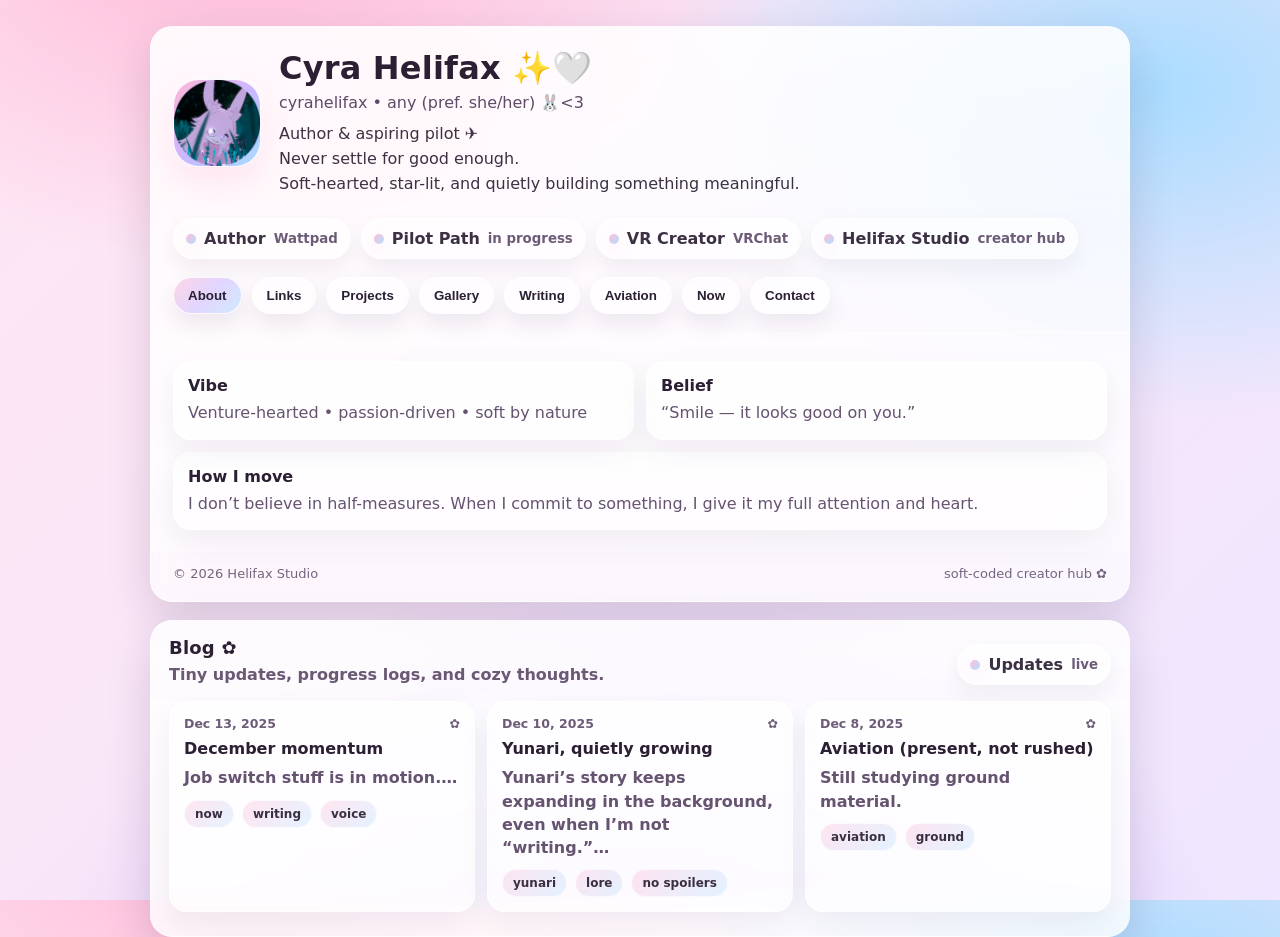
==== commit 29134ea1: "Update index.html" ====
--- a/index.html
+++ b/index.html
@@ -380,6 +380,115 @@
       gap: 10px;
       flex-wrap: wrap;
     }
+    /* ===== Blog (below the main card) ===== */
+.lower{
+  margin-top: 18px;
+  display:grid;
+  gap: 12px;
+}
+
+.blogHeader{
+  display:flex;
+  align-items:flex-end;
+  justify-content:space-between;
+  gap:12px;
+  padding: 16px 18px;
+}
+
+.blogTitle{
+  margin:0;
+  font-size: 18px;
+  letter-spacing:.2px;
+}
+.blogSub{
+  margin:6px 0 0;
+  color: rgba(93,74,104,.92);
+  font-weight: 600;
+  line-height: 1.35;
+}
+
+.blogGrid{
+  display:grid;
+  grid-template-columns: repeat(3, 1fr);
+  gap: 12px;
+  padding: 0 0 6px;
+}
+@media (max-width: 980px){ .blogGrid{ grid-template-columns: repeat(2, 1fr);} }
+@media (max-width: 620px){ .blogGrid{ grid-template-columns: 1fr;} }
+
+.postCard{
+  border-radius: 18px;
+  border: 1px solid rgba(255,255,255,.75);
+  background: rgba(255,255,255,.62);
+  box-shadow: 0 12px 30px rgba(40,15,60,.06);
+  padding: 14px;
+  cursor:pointer;
+  transition: transform .12s ease, background .12s ease;
+  overflow:hidden;
+}
+.postCard:hover{ transform: translateY(-1px); background: rgba(255,255,255,.78); }
+
+.postMeta{
+  display:flex;
+  justify-content:space-between;
+  gap:10px;
+  align-items:center;
+  color: rgba(93,74,104,.9);
+  font-weight: 650;
+  font-size: 12.5px;
+  margin-bottom: 8px;
+}
+.postTitle{
+  margin: 0 0 8px;
+  font-size: 16px;
+  font-weight: 800;
+}
+.postExcerpt{
+  margin:0;
+  color: rgba(93,74,104,.95);
+  line-height: 1.45;
+  font-weight: 600;
+}
+
+.tagRow{
+  display:flex;
+  flex-wrap:wrap;
+  gap:8px;
+  margin-top: 10px;
+}
+.tagPill{
+  font-size:12px;
+  padding: 6px 10px;
+  border-radius: 999px;
+  background: linear-gradient(135deg,
+    rgba(255,183,214,.35),
+    rgba(169,220,255,.30));
+  color: rgba(43,31,51,.92);
+  border:1px solid rgba(255,255,255,.65);
+  font-weight: 700;
+}
+
+/* Blog modal */
+.blogModalBody{
+  padding: 14px 16px 18px;
+}
+.blogModalTitle{
+  margin:0 0 6px;
+  font-size: 20px;
+}
+.blogModalMeta{
+  margin:0 0 12px;
+  color: rgba(93,74,104,.92);
+  font-weight: 650;
+  font-size: 13px;
+}
+.blogModalText{
+  margin:0;
+  color: rgba(43,31,51,.92);
+  line-height: 1.6;
+  font-weight: 600;
+  white-space: pre-wrap; /* keeps your line breaks */
+}
   </style>
 </head>
 
@@ -641,6 +750,41 @@
       </footer>
 
     </main>
+    <!-- BLOG (below the main card) -->
+<section class="lower">
+  <div class="card">
+    <div class="blogHeader">
+      <div>
+        <h2 class="blogTitle">Blog ✿</h2>
+        <p class="blogSub">Tiny updates, progress logs, and cozy thoughts.</p>
+      </div>
+      <div class="badge" title="Local posts stored in index.html">
+        <span class="dot"></span> Updates <small>live</small>
+      </div>
+    </div>
+
+    <div class="panelWrap" style="border-top:none;">
+      <div style="padding: 0 18px 18px;">
+        <div class="blogGrid" id="blogGrid"></div>
+      </div>
+    </div>
+  </div>
+</section>
+
+    <!-- Blog modal -->
+<div class="modal" id="blogModal" aria-hidden="true">
+  <div class="modalCard" role="dialog" aria-modal="true" aria-label="Blog post">
+    <div class="modalTop">
+      <button class="modalClose" id="blogClose" aria-label="Close">Close</button>
+    </div>
+    <div class="blogModalBody">
+      <h3 class="blogModalTitle" id="blogTitle"></h3>
+      <p class="blogModalMeta" id="blogMeta"></p>
+      <p class="blogModalText" id="blogBody"></p>
+    </div>
+  </div>
+</div>
+
   </div>
 
   <!-- Lightbox modal -->
@@ -781,6 +925,103 @@
         galleryGrid.appendChild(t);
       }
     })();
+
+    // ===== BLOG POSTS (edit these anytime) =====
+const BLOG_POSTS = [
+  {
+    title: "December momentum",
+    date: "2025-12-13",
+    tags: ["now", "writing", "voice"],
+    body:
+`Job switch stuff is in motion.
+Writing is calling again.
+And voice training is starting to feel less scary and more… mine.
+
+Also: Christmas prep is absolutely taking over my brain in the best way.`
+  },
+  {
+    title: "Yunari, quietly growing",
+    date: "2025-12-10",
+    tags: ["yunari", "lore", "no spoilers"],
+    body:
+`Yunari’s story keeps expanding in the background, even when I’m not “writing.”
+
+Sometimes it feels like the universe is just… waiting.
+Like it’s still speaking, softly, through images and little threads.`
+  },
+  {
+    title: "Aviation (present, not rushed)",
+    date: "2025-12-08",
+    tags: ["aviation", "ground"],
+    body:
+`Still studying ground material.
+Still building a foundation.
+
+I’m not forcing speed.
+I’m choosing consistency.`
+  }
+];
+
+function formatDate(iso){
+  // quick cute format: Dec 13, 2025
+  try{
+    const d = new Date(iso + "T00:00:00");
+    return d.toLocaleDateString(undefined, {year:"numeric", month:"short", day:"numeric"});
+  }catch{ return iso; }
+}
+
+const blogGrid = document.getElementById("blogGrid");
+const blogModal = document.getElementById("blogModal");
+const blogClose = document.getElementById("blogClose");
+const blogTitle = document.getElementById("blogTitle");
+const blogMeta = document.getElementById("blogMeta");
+const blogBody = document.getElementById("blogBody");
+
+function openBlog(post){
+  blogTitle.textContent = post.title;
+  blogMeta.textContent = `${formatDate(post.date)} • ${post.tags.join(" • ")}`;
+  blogBody.textContent = post.body;
+  blogModal.classList.add("show");
+  blogModal.setAttribute("aria-hidden","false");
+}
+
+function closeBlog(){
+  blogModal.classList.remove("show");
+  blogModal.setAttribute("aria-hidden","true");
+}
+
+if (blogGrid){
+  blogGrid.innerHTML = "";
+  BLOG_POSTS
+    .slice()
+    .sort((a,b) => (a.date < b.date ? 1 : -1))
+    .forEach(post => {
+      const card = document.createElement("div");
+      card.className = "postCard";
+      card.innerHTML = `
+        <div class="postMeta">
+          <span>${formatDate(post.date)}</span>
+          <span>✿</span>
+        </div>
+        <h4 class="postTitle">${post.title}</h4>
+        <p class="postExcerpt">${post.body.split("\n").filter(Boolean)[0].slice(0, 110)}${post.body.length > 110 ? "…" : ""}</p>
+        <div class="tagRow">
+          ${post.tags.map(t => `<span class="tagPill">${t}</span>`).join("")}
+        </div>
+      `;
+      card.addEventListener("click", () => openBlog(post));
+      blogGrid.appendChild(card);
+    });
+}
+
+if (blogClose) blogClose.addEventListener("click", closeBlog);
+if (blogModal) blogModal.addEventListener("click", (e) => {
+  if (e.target === blogModal) closeBlog();
+});
+document.addEventListener("keydown", (e) => {
+  if (e.key === "Escape" && blogModal && blogModal.classList.contains("show")) closeBlog();
+});
+
   </script>
 </body>
 </html>
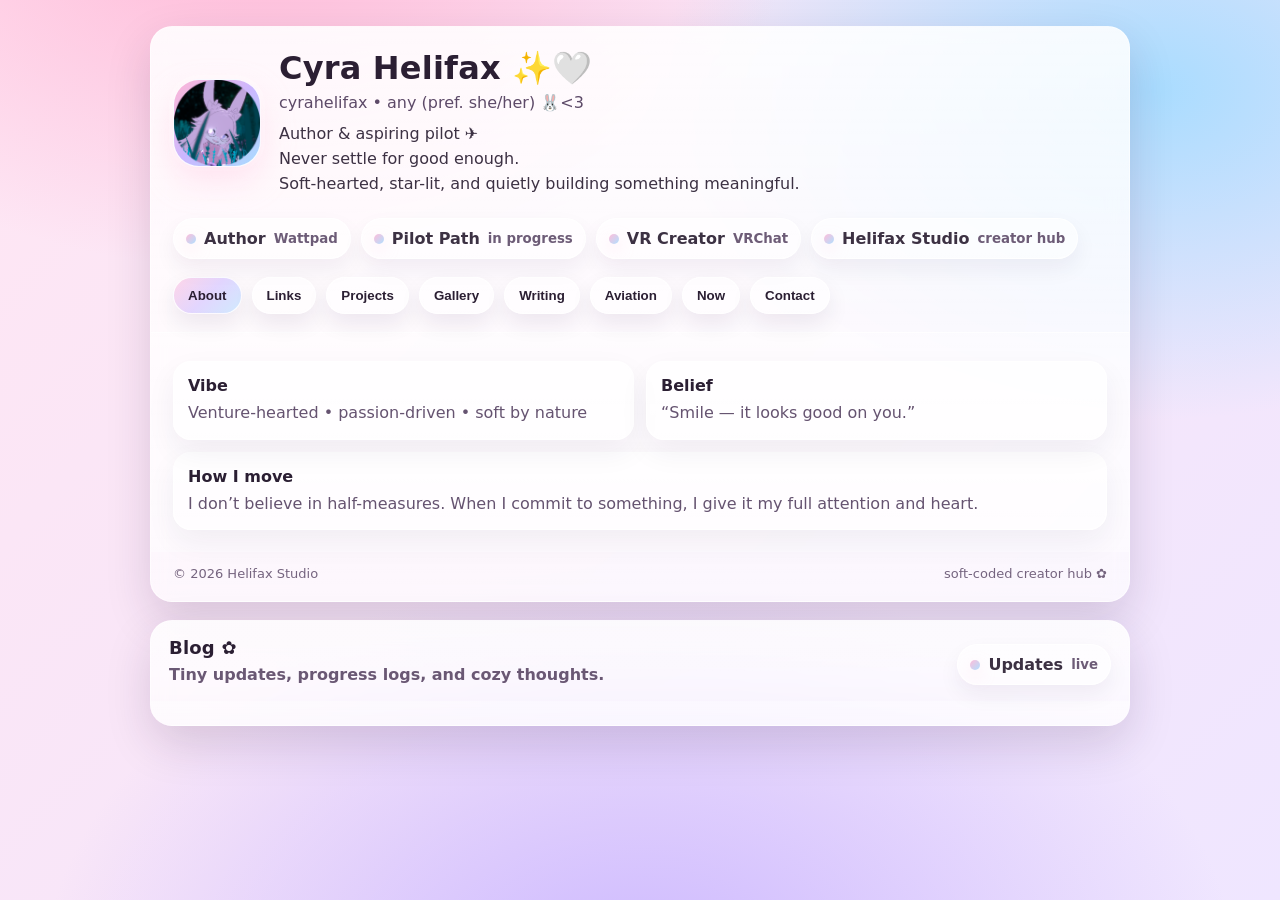
==== commit b4aee44b: "Update index.html" ====
--- a/index.html
+++ b/index.html
@@ -926,56 +926,61 @@
       }
     })();
 
-    // ===== BLOG POSTS (edit these anytime) =====
-const BLOG_POSTS = [
-  {
-    title: "December momentum",
-    date: "2025-12-13",
-    tags: ["now", "writing", "voice"],
-    body:
-`Job switch stuff is in motion.
-Writing is calling again.
-And voice training is starting to feel less scary and more… mine.
-
-Also: Christmas prep is absolutely taking over my brain in the best way.`
-  },
-  {
-    title: "Yunari, quietly growing",
-    date: "2025-12-10",
-    tags: ["yunari", "lore", "no spoilers"],
-    body:
-`Yunari’s story keeps expanding in the background, even when I’m not “writing.”
-
-Sometimes it feels like the universe is just… waiting.
-Like it’s still speaking, softly, through images and little threads.`
-  },
-  {
-    title: "Aviation (present, not rushed)",
-    date: "2025-12-08",
-    tags: ["aviation", "ground"],
-    body:
-`Still studying ground material.
-Still building a foundation.
-
-I’m not forcing speed.
-I’m choosing consistency.`
+
+// ===== BLOG: load from /posts/posts.json =====
+async function loadPosts(){
+  try{
+    const res = await fetch('posts/posts.json', { cache: 'no-store' });
+    if (!res.ok) throw new Error('Failed to load posts.json');
+    const posts = await res.json();
+    return Array.isArray(posts) ? posts : [];
+  }catch(e){
+    console.warn(e);
+    return [];
   }
-];
+}
 
 function formatDate(iso){
-  // quick cute format: Dec 13, 2025
   try{
     const d = new Date(iso + "T00:00:00");
     return d.toLocaleDateString(undefined, {year:"numeric", month:"short", day:"numeric"});
   }catch{ return iso; }
 }
 
-const blogGrid = document.getElementById("blogGrid");
-const blogModal = document.getElementById("blogModal");
-const blogClose = document.getElementById("blogClose");
-const blogTitle = document.getElementById("blogTitle");
-const blogMeta = document.getElementById("blogMeta");
-const blogBody = document.getElementById("blogBody");
+async function renderBlog(){
+  const blogGrid = document.getElementById("blogGrid");
+  if (!blogGrid) return;
+
+  const posts = (await loadPosts())
+    .slice()
+    .sort((a,b) => (a.date < b.date ? 1 : -1));
+
+  blogGrid.innerHTML = "";
+
+  posts.forEach(post => {
+    const card = document.createElement("div");
+    card.className = "postCard";
+    const firstLine = (post.body || "").split("\n").filter(Boolean)[0] || "";
+    const excerpt = firstLine.slice(0,110) + (firstLine.length > 110 ? "…" : "");
+
+    card.innerHTML = `
+      <div class="postMeta">
+        <span>${formatDate(post.date)}</span>
+        <span>✿</span>
+      </div>
+      <h4 class="postTitle">${post.title || "Untitled"}</h4>
+      <p class="postExcerpt">${excerpt}</p>
+      <div class="tagRow">
+        ${(post.tags || []).map(t => `<span class="tagPill">${t}</span>`).join("")}
+      </div>
+    `;
+
+    card.addEventListener("click", () => openBlog(post));
+    blogGrid.appendChild(card);
+  });
+}
+
+renderBlog();
 
 function openBlog(post){
   blogTitle.textContent = post.title;
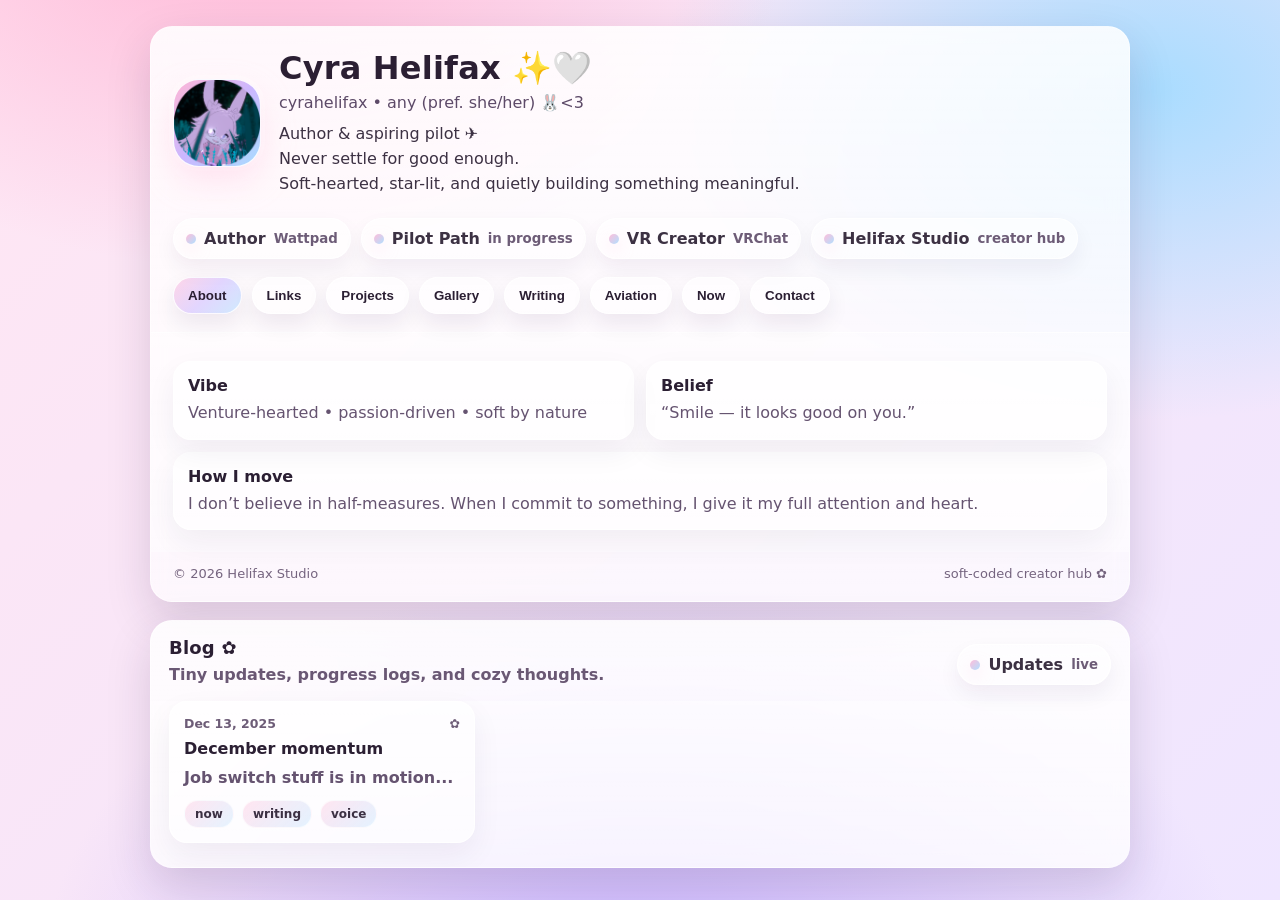
==== commit 8b1394dc: "Update index.html" ====
--- a/index.html
+++ b/index.html
@@ -1026,6 +1026,55 @@
 document.addEventListener("keydown", (e) => {
   if (e.key === "Escape" && blogModal && blogModal.classList.contains("show")) closeBlog();
 });
+function escapeHtml(s=""){
+  return s
+    .replaceAll("&","&amp;")
+    .replaceAll("<","&lt;")
+    .replaceAll(">","&gt;")
+    .replaceAll('"',"&quot;")
+    .replaceAll("'","&#039;");
+}
+
+function mdToHtml(md=""){
+  // Escape first so raw HTML can’t be injected
+  let s = escapeHtml(md);
+
+  // Headings (line-based)
+  s = s.replace(/^### (.*)$/gm, "<h4>$1</h4>");
+  s = s.replace(/^## (.*)$/gm, "<h3>$1</h3>");
+  s = s.replace(/^# (.*)$/gm, "<h2>$1</h2>");
+
+  // Bold + italics
+  s = s.replace(/\*\*(.+?)\*\*/g, "<b>$1</b>");
+  s = s.replace(/\*(.+?)\*/g, "<i>$1</i>");
+
+  // Links
+  s = s.replace(/\[([^\]]+)\]\((https?:\/\/[^\s)]+)\)/g, `<a href="$2" target="_blank" rel="noreferrer">$1</a>`);
+
+  // Bullets: convert lines starting with "- " into list items
+  // Simple approach: wrap contiguous bullet blocks in <ul>
+  s = s.replace(/(?:^|\n)(- .*(?:\n- .*)*)/g, (match) => {
+    const items = match.trim().split("\n").map(l => l.replace(/^- /, "").trim());
+    const lis = items.map(t => `<li>${t}</li>`).join("");
+    return `\n<ul>${lis}</ul>`;
+  });
+
+  // Line breaks
+  s = s.replace(/\n/g, "<br>");
+
+  return s;
+}
+
+function mdToText(md=""){
+  // used for excerpts; strip formatting-ish
+  return md
+    .replace(/^#{1,3}\s+/gm,"")
+    .replace(/\*\*(.+?)\*\*/g,"$1")
+    .replace(/\*(.+?)\*/g,"$1")
+    .replace(/\[([^\]]+)\]\((https?:\/\/[^\s)]+)\)/g,"$1")
+    .replace(/<\/?[^>]+(>|$)/g,"")
+    .trim();
+}
 
   </script>
 </body>
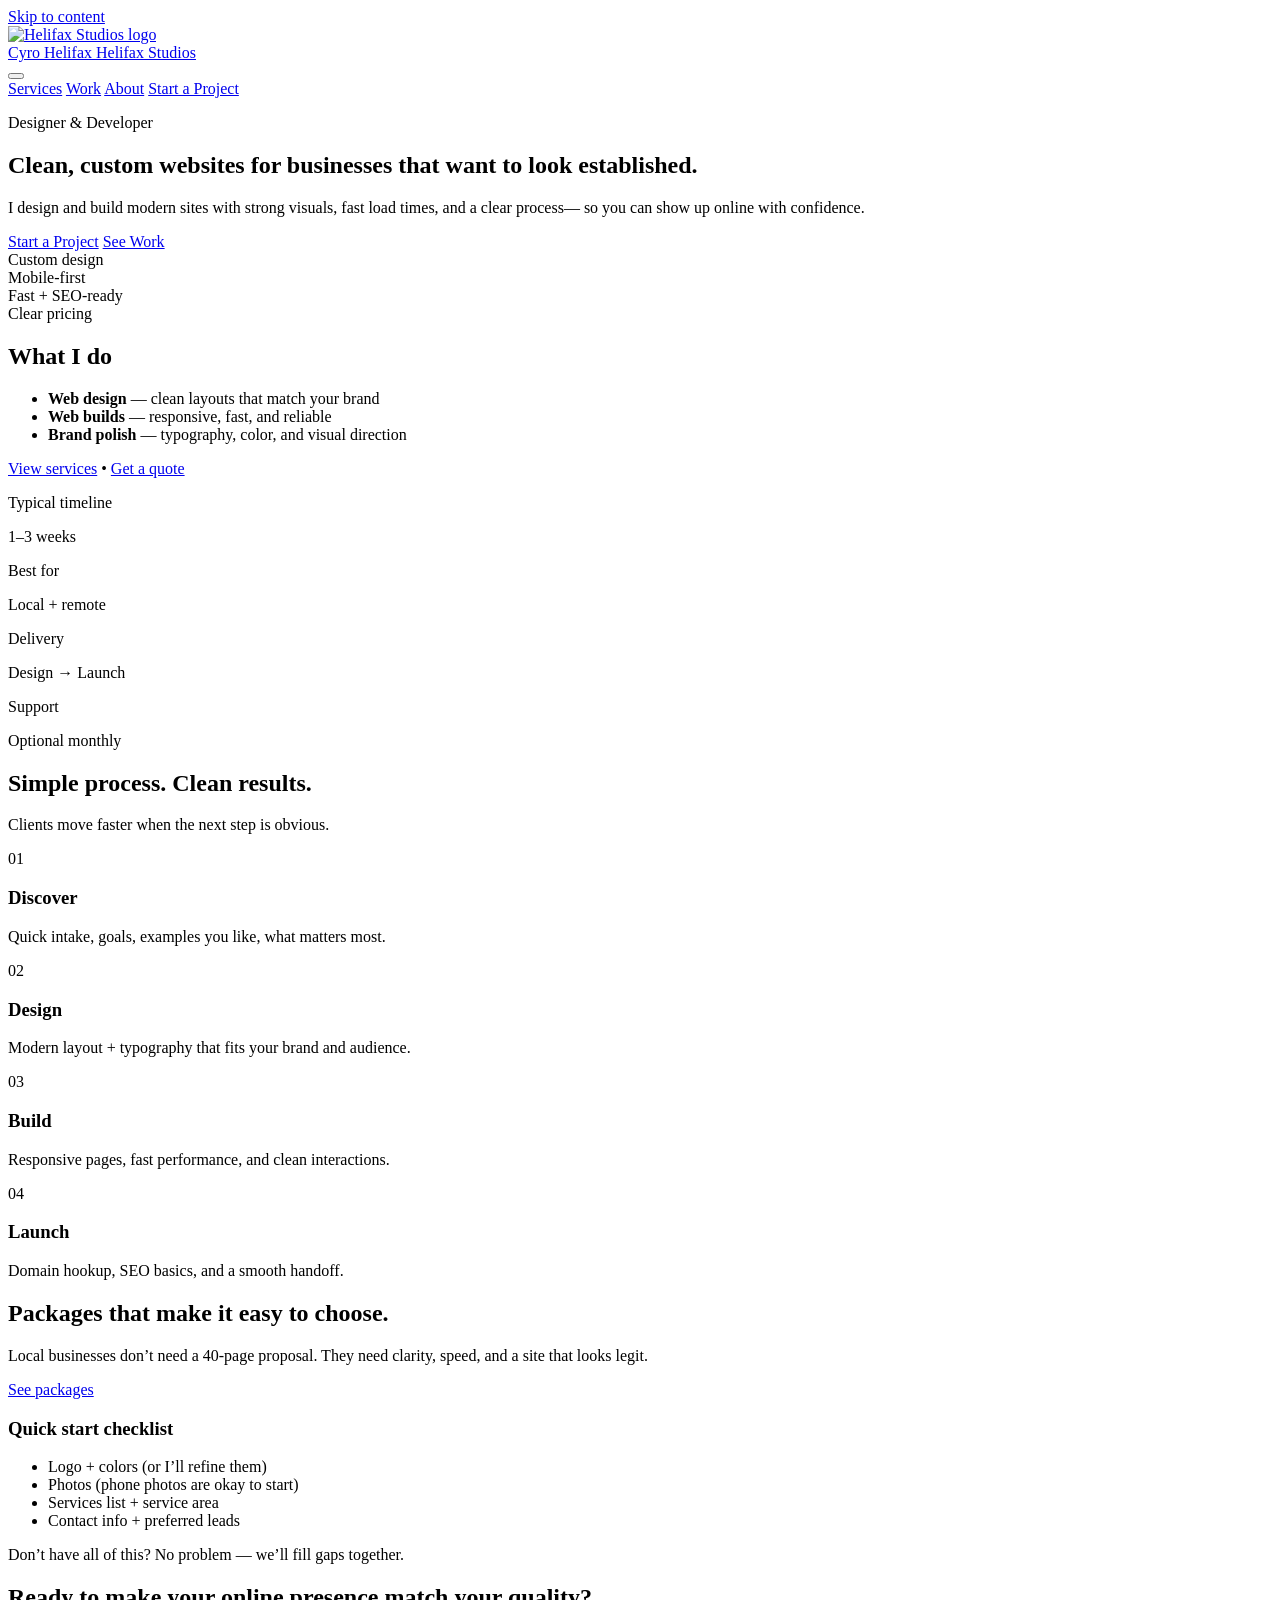
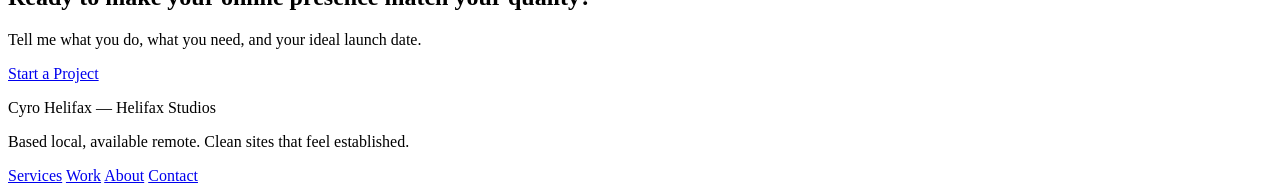
==== commit 02ba6eb7: "Update index.html" ====
--- a/index.html
+++ b/index.html
@@ -2,1080 +2,180 @@
 <html lang="en">
 <head>
   <meta charset="utf-8" />
-  <meta name="viewport" content="width=device-width,initial-scale=1" />
-  <title>Cyra Helifax ✨🤍</title>
-  <meta name="description" content="Cyra Helifax — author, aspiring pilot, pastel-coded creator hub." />
+  <meta name="viewport" content="width=device-width, initial-scale=1" />
+  <title>Cyro Helifax — Helifax Studios</title>
+  <meta name="description" content="Cyro Helifax designs and builds clean, custom websites for small businesses and brands. Helifax Studios." />
+  <meta name="theme-color" content="#f3b3c8" />
+  <link rel="stylesheet" href="css/styles.css" />
+</head>
+<body>
+  <a class="skip" href="#main">Skip to content</a>
 
-  <style>
-    :root{
-      --bg1:#ffe6f3;
-      --bg2:#efe6ff;
+  <header class="site-header">
+    <div class="container header-row">
+      <a class="brand" href="index.html" aria-label="Helifax Studios home">
+        <img class="brand-mark" src="assets/Helifax.png" alt="Helifax Studios logo" />
+        <div class="brand-text">
+          <span class="brand-name">Cyro Helifax</span>
+          <span class="brand-sub">Helifax Studios</span>
+        </div>
+      </a>
 
-      --ink:#2b1f33;
-      --muted:#5d4a68;
-      --line:#ffffff88;
+      <button class="nav-toggle" type="button" aria-label="Open menu" aria-expanded="false" aria-controls="site-nav">
+        <span></span><span></span><span></span>
+      </button>
 
-      --lav:#cbb7ff;
-      --pink:#ffb7d6;
-      --blue:#a9dcff;
+      <nav id="site-nav" class="nav">
+        <a href="services.html">Services</a>
+        <a href="work.html">Work</a>
+        <a href="about.html">About</a>
+        <a class="btn btn-sm" href="contact.html">Start a Project</a>
+      </nav>
+    </div>
+  </header>
 
-      --shadow: 0 18px 45px rgba(40, 15, 60, .15);
-      --radius: 22px;
-    }
+  <main id="main">
+    <section class="hero">
+      <div class="container hero-grid">
+        <div class="hero-copy">
+          <p class="kicker">Designer & Developer</p>
+          <h1>Clean, custom websites for businesses that want to look established.</h1>
+          <p class="lede">
+            I design and build modern sites with strong visuals, fast load times, and a clear process—
+            so you can show up online with confidence.
+          </p>
 
-    *{box-sizing:border-box}
-    html,body{height:100%}
+          <div class="hero-actions">
+            <a class="btn" href="contact.html">Start a Project</a>
+            <a class="btn btn-ghost" href="work.html">See Work</a>
+          </div>
 
-    body{
-      margin:0;
-      font-family: ui-sans-serif, system-ui, -apple-system, Segoe UI, Roboto, Helvetica, Arial;
-      color:var(--ink);
-      background:
-        radial-gradient(900px 600px at 20% -10%, var(--pink), transparent 60%),
-        radial-gradient(900px 600px at 90% 10%, var(--blue), transparent 55%),
-        radial-gradient(1000px 700px at 50% 110%, var(--lav), transparent 60%),
-        linear-gradient(135deg, var(--bg1), var(--bg2));
-      padding: 26px 14px 60px;
-    }
+          <div class="trust">
+            <div class="chip">Custom design</div>
+            <div class="chip">Mobile-first</div>
+            <div class="chip">Fast + SEO-ready</div>
+            <div class="chip">Clear pricing</div>
+          </div>
+        </div>
 
-    .wrap{max-width:980px;margin:0 auto}
-
-    .card{
-      background: linear-gradient(180deg, rgba(255,255,255,.88), rgba(255,255,255,.68));
-      border:1px solid var(--line);
-      border-radius: var(--radius);
-      box-shadow: var(--shadow);
-      overflow:hidden;
-      backdrop-filter: blur(10px);
-    }
-
-    .top{
-      display:flex;
-      gap:18px;
-      padding:22px;
-      align-items:center;
-    }
-
-    /* PROFILE IMAGE */
-    .pfp{
-      width:88px;
-      height:88px;
-      border-radius:26px;
-      overflow:hidden;
-      flex:0 0 auto;
-      border: 1px solid rgba(255,255,255,.9);
-      box-shadow:
-        0 14px 32px rgba(255,183,214,.35),
-        0 0 0 4px rgba(255,255,255,.4);
-      background: linear-gradient(135deg, var(--pink), var(--lav), var(--blue));
-    }
-
-    .pfp img{
-      width:100%;
-      height:100%;
-      object-fit:cover;
-      display:block;
-    }
-
-    h1{margin:0;font-size:32px;letter-spacing:.2px}
-    .subtitle{margin:6px 0 0;color:var(--muted)}
-    .bio{margin:10px 0 0;line-height:1.55;color:rgba(43,31,51,.92);max-width:60ch}
-
-    /* Pinned badges */
-    .pinned{
-      padding: 0 22px 18px;
-      display:flex;
-      flex-wrap:wrap;
-      gap:10px;
-      align-items:center;
-    }
-    .badge{
-      display:inline-flex;
-      gap:8px;
-      align-items:center;
-      padding:10px 12px;
-      border-radius: 999px;
-      border:1px solid rgba(255,255,255,.85);
-      background: rgba(255,255,255,.55);
-      box-shadow: 0 10px 22px rgba(40,15,60,.06);
-      color: rgba(43,31,51,.92);
-      font-weight: 650;
-      user-select:none;
-    }
-    .dot{
-      width:10px;height:10px;border-radius:999px;
-      background: linear-gradient(135deg, rgba(255,183,214,.9), rgba(169,220,255,.9));
-      box-shadow: 0 6px 16px rgba(255,183,214,.35);
-      flex:0 0 auto;
-    }
-    .badge small{
-      color: rgba(93,74,104,.9);
-      font-weight:600;
-    }
-
-    /* Tabs */
-    .pills{
-      display:flex;
-      flex-wrap:wrap;
-      gap:10px;
-      padding: 0 22px 18px;
-    }
-
-    .pill{
-      appearance:none;
-      border:1px solid rgba(255,255,255,.85);
-      background: rgba(255,255,255,.55);
-      color:var(--ink);
-      border-radius: 999px;
-      padding: 10px 14px;
-      cursor:pointer;
-      font-weight: 650;
-      transition: transform .12s ease, background .12s ease;
-      box-shadow: 0 10px 22px rgba(40,15,60,.08);
-      user-select:none;
-    }
-    .pill:hover{transform: translateY(-1px); background: rgba(255,255,255,.72)}
-    .pill[aria-selected="true"]{
-      background: linear-gradient(135deg,
-        rgba(255,183,214,.55),
-        rgba(203,183,255,.55),
-        rgba(169,220,255,.55));
-    }
-
-    .panelWrap{
-      border-top: 1px solid rgba(255,255,255,.7);
-      background: rgba(255,255,255,.35);
-    }
-
-    .panel{
-      display:none;
-      padding: 18px 22px 22px;
-      animation: pop .18s ease-out;
-    }
-    .panel.active{display:block}
-
-    @keyframes pop{
-      from{opacity:0; transform: translateY(-6px)}
-      to{opacity:1; transform: translateY(0)}
-    }
-
-    .grid{
-      display:grid;
-      grid-template-columns: 1fr 1fr;
-      gap:12px;
-      margin-top: 10px;
-    }
-    @media (max-width:860px){
-      .top{flex-direction:column;align-items:flex-start}
-      .grid{grid-template-columns:1fr}
-    }
-
-    .miniCard{
-      border:1px solid rgba(255,255,255,.75);
-      background: rgba(255,255,255,.6);
-      border-radius: 18px;
-      padding: 14px;
-      box-shadow: 0 12px 30px rgba(40,15,60,.06);
-    }
-
-    .miniTitle{margin:0 0 6px;font-weight:750}
-    .miniText{margin:0;color:rgba(93,74,104,.95);line-height:1.45}
-
-    /* Links */
-    .linkList{list-style:none;margin:0;padding:0;display:grid;gap:10px}
-
-    .linkRow{
-      display:flex;
-      gap:10px;
-      align-items:stretch;
-    }
-
-    .link{
-      flex: 1 1 auto;
-      display:flex;
-      align-items:center;
-      justify-content:space-between;
-      padding: 12px 14px;
-      border-radius: 16px;
-      border:1px solid rgba(255,255,255,.78);
-      background: rgba(255,255,255,.65);
-      transition: transform .12s ease, background .12s ease;
-      text-decoration:none;
-      color:inherit;
-      min-height: 46px;
-    }
-    .link:hover{transform: translateY(-1px); background: rgba(255,255,255,.82)}
-
-    .tag{
-      font-size:12px;
-      padding: 6px 10px;
-      border-radius: 999px;
-      background: linear-gradient(135deg,
-        rgba(255,183,214,.35),
-        rgba(169,220,255,.30));
-      color: rgba(43,31,51,.92);
-      border:1px solid rgba(255,255,255,.65);
-    }
-
-    .copyBtn{
-      flex: 0 0 auto;
-      min-width: 116px;
-      border-radius: 16px;
-      border:1px solid rgba(255,255,255,.78);
-      background: rgba(255,255,255,.62);
-      box-shadow: 0 12px 24px rgba(40,15,60,.06);
-      cursor:pointer;
-      font-weight: 700;
-      color: rgba(43,31,51,.92);
-      transition: transform .12s ease, background .12s ease;
-      padding: 12px 12px;
-      display:inline-flex;
-      justify-content:center;
-      align-items:center;
-      user-select:none;
-      white-space:nowrap;
-    }
-    .copyBtn:hover{transform: translateY(-1px); background: rgba(255,255,255,.80)}
-    .copyBtn:active{transform: translateY(0)}
-
-    .toast{
-      position: fixed;
-      left: 50%;
-      bottom: 18px;
-      transform: translateX(-50%);
-      background: rgba(255,255,255,.86);
-      border: 1px solid rgba(255,255,255,.9);
-      padding: 10px 14px;
-      border-radius: 999px;
-      box-shadow: 0 14px 34px rgba(40,15,60,.15);
-      color: rgba(43,31,51,.95);
-      font-weight: 800;
-      display:none;
-      z-index: 9999;
-    }
-    .toast.show{display:block; animation: toastPop .18s ease-out}
-    @keyframes toastPop{
-      from{opacity:0; transform: translateX(-50%) translateY(10px)}
-      to{opacity:1; transform: translateX(-50%) translateY(0)}
-    }
-
-    /* Gallery (no titles/captions) */
-    .galleryGrid{
-      display:grid;
-      grid-template-columns: repeat(3, 1fr);
-      gap: 10px;
-      margin-top: 10px;
-    }
-    @media (max-width:860px){ .galleryGrid{grid-template-columns: repeat(2, 1fr);} }
-    @media (max-width:520px){ .galleryGrid{grid-template-columns: 1fr;} }
-
-    .thumb{
-      border-radius: 18px;
-      overflow:hidden;
-      border: 1px solid rgba(255,255,255,.75);
-      background: rgba(255,255,255,.55);
-      box-shadow: 0 12px 26px rgba(40,15,60,.06);
-      cursor:pointer;
-      transition: transform .12s ease, background .12s ease;
-    }
-    .thumb:hover{transform: translateY(-1px); background: rgba(255,255,255,.75)}
-    .thumb img{
-      width:100%;
-      height: 230px;
-      object-fit: cover;
-      display:block;
-    }
-
-    /* Lightbox */
-    .modal{
-      position: fixed;
-      inset: 0;
-      background: rgba(20,10,30,.55);
-      display:none;
-      align-items:center;
-      justify-content:center;
-      padding: 18px;
-      z-index: 9998;
-    }
-    .modal.show{display:flex}
-    .modalCard{
-      width: min(980px, 100%);
-      border-radius: 22px;
-      overflow:hidden;
-      border: 1px solid rgba(255,255,255,.55);
-      background: rgba(255,255,255,.92);
-      box-shadow: 0 22px 60px rgba(0,0,0,.35);
-    }
-    .modalTop{
-      display:flex;
-      align-items:center;
-      justify-content:flex-end;
-      gap: 10px;
-      padding: 12px 14px;
-      border-bottom: 1px solid rgba(0,0,0,.06);
-    }
-    .modalClose{
-      border:none;
-      background: rgba(255,255,255,.7);
-      border: 1px solid rgba(0,0,0,.06);
-      border-radius: 14px;
-      padding: 8px 10px;
-      cursor:pointer;
-      font-weight: 900;
-    }
-    .modalImg{
-      width:100%;
-      display:block;
-      max-height: 78vh;
-      object-fit: contain;
-      background: rgba(255,255,255,.65);
-    }
-
-    /* Timeline list */
-    .timeline{
-      margin: 8px 0 0;
-      padding: 0;
-      list-style:none;
-      display:grid;
-      gap: 10px;
-    }
-    .tItem{
-      display:flex;
-      gap: 10px;
-      align-items:flex-start;
-      padding: 12px 12px;
-      border-radius: 16px;
-      border: 1px solid rgba(255,255,255,.78);
-      background: rgba(255,255,255,.62);
-      box-shadow: 0 12px 24px rgba(40,15,60,.05);
-    }
-    .tMark{
-      width:12px;height:12px;border-radius:999px;
-      margin-top: 4px;
-      background: linear-gradient(135deg, rgba(255,183,214,.9), rgba(169,220,255,.9));
-      box-shadow: 0 10px 20px rgba(255,183,214,.25);
-      flex: 0 0 auto;
-    }
-    .tText strong{display:block}
-    .tText{
-      color: rgba(93,74,104,.95);
-      line-height: 1.45;
-      font-weight: 650;
-    }
-    .tText span{
-      display:block;
-      color: rgba(93,74,104,.9);
-      font-weight: 600;
-      margin-top: 2px;
-      font-size: 13px;
-    }
-
-    /* Footer */
-    .footer{
-      padding: 14px 22px 20px;
-      color: rgba(93,74,104,.85);
-      font-size: 13px;
-      display:flex;
-      justify-content: space-between;
-      gap: 10px;
-      flex-wrap: wrap;
-    }
-    /* ===== Blog (below the main card) ===== */
-.lower{
-  margin-top: 18px;
-  display:grid;
-  gap: 12px;
-}
-
-.blogHeader{
-  display:flex;
-  align-items:flex-end;
-  justify-content:space-between;
-  gap:12px;
-  padding: 16px 18px;
-}
-
-.blogTitle{
-  margin:0;
-  font-size: 18px;
-  letter-spacing:.2px;
-}
-.blogSub{
-  margin:6px 0 0;
-  color: rgba(93,74,104,.92);
-  font-weight: 600;
-  line-height: 1.35;
-}
-
-.blogGrid{
-  display:grid;
-  grid-template-columns: repeat(3, 1fr);
-  gap: 12px;
-  padding: 0 0 6px;
-}
-@media (max-width: 980px){ .blogGrid{ grid-template-columns: repeat(2, 1fr);} }
-@media (max-width: 620px){ .blogGrid{ grid-template-columns: 1fr;} }
-
-.postCard{
-  border-radius: 18px;
-  border: 1px solid rgba(255,255,255,.75);
-  background: rgba(255,255,255,.62);
-  box-shadow: 0 12px 30px rgba(40,15,60,.06);
-  padding: 14px;
-  cursor:pointer;
-  transition: transform .12s ease, background .12s ease;
-  overflow:hidden;
-}
-.postCard:hover{ transform: translateY(-1px); background: rgba(255,255,255,.78); }
-
-.postMeta{
-  display:flex;
-  justify-content:space-between;
-  gap:10px;
-  align-items:center;
-  color: rgba(93,74,104,.9);
-  font-weight: 650;
-  font-size: 12.5px;
-  margin-bottom: 8px;
-}
-.postTitle{
-  margin: 0 0 8px;
-  font-size: 16px;
-  font-weight: 800;
-}
-.postExcerpt{
-  margin:0;
-  color: rgba(93,74,104,.95);
-  line-height: 1.45;
-  font-weight: 600;
-}
-
-.tagRow{
-  display:flex;
-  flex-wrap:wrap;
-  gap:8px;
-  margin-top: 10px;
-}
-.tagPill{
-  font-size:12px;
-  padding: 6px 10px;
-  border-radius: 999px;
-  background: linear-gradient(135deg,
-    rgba(255,183,214,.35),
-    rgba(169,220,255,.30));
-  color: rgba(43,31,51,.92);
-  border:1px solid rgba(255,255,255,.65);
-  font-weight: 700;
-}
-
-/* Blog modal */
-.blogModalBody{
-  padding: 14px 16px 18px;
-}
-.blogModalTitle{
-  margin:0 0 6px;
-  font-size: 20px;
-}
-.blogModalMeta{
-  margin:0 0 12px;
-  color: rgba(93,74,104,.92);
-  font-weight: 650;
-  font-size: 13px;
-}
-.blogModalText{
-  margin:0;
-  color: rgba(43,31,51,.92);
-  line-height: 1.6;
-  font-weight: 600;
-  white-space: pre-wrap; /* keeps your line breaks */
-}
-  </style>
-</head>
-
-<body>
-  <div class="wrap">
-    <main class="card">
-
-      <!-- HEADER -->
-      <section class="top">
-        <div class="pfp">
-          <img src="VRChat_2025-12-11_00-07-17.525_1920x1080_cropped.png" alt="Cyra Helifax avatar">
-        </div>
-        <div>
-          <h1>Cyra Helifax ✨🤍</h1>
-          <p class="subtitle">cyrahelifax • any (pref. she/her) 🐰&lt;3</p>
-          <p class="bio">
-            Author & aspiring pilot ✈️<br/>
-            Never settle for good enough.<br/>
-            Soft-hearted, star-lit, and quietly building something meaningful.
-          </p>
-        </div>
-      </section>
-
-      <!-- PINNED BADGES -->
-      <section class="pinned" aria-label="Pinned identity">
-        <span class="badge"><span class="dot"></span> Author <small>Wattpad</small></span>
-        <span class="badge"><span class="dot"></span> Pilot Path <small>in progress</small></span>
-        <span class="badge"><span class="dot"></span> VR Creator <small>VRChat</small></span>
-        <span class="badge"><span class="dot"></span> Helifax Studio <small>creator hub</small></span>
-      </section>
-
-      <!-- TABS -->
-      <nav class="pills" role="tablist" aria-label="About tabs">
-        <button class="pill" role="tab" aria-selected="true"  aria-controls="panel-about"    id="tab-about">About</button>
-        <button class="pill" role="tab" aria-selected="false" aria-controls="panel-links"    id="tab-links">Links</button>
-        <button class="pill" role="tab" aria-selected="false" aria-controls="panel-projects" id="tab-projects">Projects</button>
-        <button class="pill" role="tab" aria-selected="false" aria-controls="panel-gallery"  id="tab-gallery">Gallery</button>
-        <button class="pill" role="tab" aria-selected="false" aria-controls="panel-writing"  id="tab-writing">Writing</button>
-        <button class="pill" role="tab" aria-selected="false" aria-controls="panel-aviation" id="tab-aviation">Aviation</button>
-        <button class="pill" role="tab" aria-selected="false" aria-controls="panel-now"      id="tab-now">Now</button>
-        <button class="pill" role="tab" aria-selected="false" aria-controls="panel-contact"  id="tab-contact">Contact</button>
-      </nav>
-
-      <!-- PANELS -->
-      <section class="panelWrap">
-
-        <!-- ABOUT -->
-        <div class="panel active" role="tabpanel" id="panel-about" aria-labelledby="tab-about">
-          <div class="grid">
-            <div class="miniCard">
-              <p class="miniTitle">Vibe</p>
-              <p class="miniText">Venture-hearted • passion-driven • soft by nature</p>
-            </div>
-            <div class="miniCard">
-              <p class="miniTitle">Belief</p>
-              <p class="miniText">“Smile — it looks good on you.”</p>
+        <div class="hero-card">
+          <div class="card card-glow">
+            <h2 class="card-title">What I do</h2>
+            <ul class="list">
+              <li><strong>Web design</strong> — clean layouts that match your brand</li>
+              <li><strong>Web builds</strong> — responsive, fast, and reliable</li>
+              <li><strong>Brand polish</strong> — typography, color, and visual direction</li>
+            </ul>
+            <div class="card-cta">
+              <a class="text-link" href="services.html">View services</a>
+              <span class="dot">•</span>
+              <a class="text-link" href="contact.html">Get a quote</a>
             </div>
           </div>
 
-          <div class="miniCard" style="margin-top:12px">
-            <p class="miniTitle">How I move</p>
-            <p class="miniText">
-              I don’t believe in half-measures. When I commit to something, I give it my full attention and heart.
-            </p>
-          </div>
-        </div>
-
-        <!-- LINKS -->
-        <div class="panel" role="tabpanel" id="panel-links" aria-labelledby="tab-links">
-          <div class="miniCard">
-            <p class="miniTitle">Hub Links</p>
-            <p class="miniText">Everything important, in one place. (Copy buttons included ✨)</p>
-          </div>
-
-          <ul class="linkList" style="margin-top:10px">
-            <li>
-              <div class="linkRow">
-                <a class="link" href="https://www.wattpad.com/user/CyraRemiHelifax" target="_blank" rel="noreferrer">
-                  <span>Wattpad</span><span class="tag">writing</span>
-                </a>
-              </div>
-            </li>
-
-            <li>
-              <div class="linkRow">
-                <a class="link" href="https://cyrahelifax.mypixieset.com/" target="_blank" rel="noreferrer">
-                  <span>Author Page</span><span class="tag">portfolio</span>
-                </a>
-              </div>
-            </li>
-
-            <li>
-              <div class="linkRow">
-                <a class="link" href="https://discord.com/users/605927149282656257" target="_blank" rel="noreferrer">
-                  <span>Discord</span><span class="tag">chat</span>
-                </a>
-                <button class="copyBtn" data-copy="https://discord.com/users/605927149282656257">Copy link</button>
-              </div>
-            </li>
-
-            <li>
-              <div class="linkRow">
-                <a class="link" href="https://vrchat.com/home/user/usr_d997cab5-4046-4eb5-8ac7-fbb34163f5aa" target="_blank" rel="noreferrer">
-                  <span>VRChat</span><span class="tag">vr</span>
-                </a>
-                <button class="copyBtn" data-copy="usr_d997cab5-4046-4eb5-8ac7-fbb34163f5aa">Copy ID</button>
-              </div>
-            </li>
-
-            <li>
-              <div class="linkRow">
-                <a class="link" href="https://www.roblox.com/users/120940577/profile" target="_blank" rel="noreferrer">
-                  <span>Roblox</span><span class="tag">play</span>
-                </a>
-                <button class="copyBtn" data-copy="120940577">Copy ID</button>
-              </div>
-            </li>
-          </ul>
-        </div>
-
-        <!-- PROJECTS -->
-        <div class="panel" role="tabpanel" id="panel-projects" aria-labelledby="tab-projects">
-          <div class="grid">
-            <div class="miniCard">
-              <p class="miniTitle">Active</p>
-              <p class="miniText">
-                <b>Yunari &amp; The Stars</b> — A story written through my fursona: intimate, cosmic, and deeply personal.<br/>
-                <b>Helifax Studios</b> — The connective space where my ideas, projects, and identities intersect.<br/>
-                <b>Christmas Prep</b> — Thoughtful gifting, planning gatherings, and making the season feel warm.<br/>
-                <b>Voice Training</b> — Learning to sing properly, sustainably, and with intention.
-              </p>
+          <div class="mini-grid">
+            <div class="mini">
+              <p class="mini-k">Typical timeline</p>
+              <p class="mini-v">1–3 weeks</p>
             </div>
-
-            <div class="miniCard">
-              <p class="miniTitle">Slow-burn / on-hold</p>
-              <p class="miniText">
-                <b>Yunari VR Avatar</b> — A long-term VRChat avatar project bringing Yunari to life.<br/>
-                <b>Aviation Training</b> — Working toward becoming a commercial pilot, one step at a time.
-              </p>
+            <div class="mini">
+              <p class="mini-k">Best for</p>
+              <p class="mini-v">Local + remote</p>
             </div>
-          </div>
-
-          <div class="miniCard" style="margin-top:12px">
-            <p class="miniTitle">Fresh</p>
-            <p class="miniText">
-              <b>Rollerblade Dance</b> — Developing an original rollerblade dance for an upcoming competition.
-            </p>
-          </div>
-        </div>
-
-        <!-- GALLERY (auto-load, no titles) -->
-        <div class="panel" role="tabpanel" id="panel-gallery" aria-labelledby="tab-gallery">
-          <div class="miniCard">
-            <p class="miniTitle">Gallery</p>
-            <p class="miniText">Click any image to open it big.</p>
-          </div>
-
-          <div class="galleryGrid" id="galleryGrid"></div>
-        </div>
-
-        <!-- WRITING -->
-        <div class="panel" role="tabpanel" id="panel-writing" aria-labelledby="tab-writing">
-          <div class="miniCard">
-            <p class="miniTitle">Featured Work</p>
-            <p class="miniText">
-              <b>Yunari &amp; The Stars</b><br/>
-              A soft-cosmic fantasy following Yunari’s search for truth, family, and the meaning behind fading starlight.
-            </p>
-          </div>
-
-          <div class="miniCard" style="margin-top:12px">
-            <p class="miniTitle">Selected Lore (no spoilers)</p>
-            <p class="miniText">
-              <b>Yunari</b> — a fox-spirit caught between forms, memory, and purpose<br/>
-              <b>The Stars</b> — once constant, now quietly disappearing<br/>
-              <b>The Starfall Accord</b> — an ancient promise that shaped the heavens<br/>
-              <b>Forgotten Libraries &amp; Lost Songs</b> — places and melodies that remember what the world tried to forget
-            </p>
-          </div>
-
-          <div class="grid">
-            <div class="miniCard" style="margin-top:12px">
-              <p class="miniTitle">Tone</p>
-              <p class="miniText">Introspective, emotional, and quietly mythic.</p>
+            <div class="mini">
+              <p class="mini-k">Delivery</p>
+              <p class="mini-v">Design → Launch</p>
             </div>
-            <div class="miniCard" style="margin-top:12px">
-              <p class="miniTitle">Reader invitation</p>
-              <p class="miniText">Follow quietly, or reach out if something resonates.</p>
+            <div class="mini">
+              <p class="mini-k">Support</p>
+              <p class="mini-v">Optional monthly</p>
             </div>
           </div>
         </div>
+      </div>
+    </section>
 
-        <!-- AVIATION -->
-        <div class="panel" role="tabpanel" id="panel-aviation" aria-labelledby="tab-aviation">
-          <div class="grid">
-            <div class="miniCard">
-              <p class="miniTitle">Current stage</p>
-              <p class="miniText">Studying ground material and building a strong foundation.</p>
-            </div>
-            <div class="miniCard">
-              <p class="miniTitle">Why flying (quietly present)</p>
-              <p class="miniText">
-                Soaring through the clouds at 500+ miles per hour in a massive metal machine is something thousands of people do every day.
-                I’ve never understood how you <i>wouldn’t</i> want to be the one flying it.
-              </p>
-            </div>
+    <section class="section">
+      <div class="container">
+        <div class="section-head">
+          <h2>Simple process. Clean results.</h2>
+          <p>Clients move faster when the next step is obvious.</p>
+        </div>
+
+        <div class="steps">
+          <div class="step card">
+            <p class="step-n">01</p>
+            <h3>Discover</h3>
+            <p>Quick intake, goals, examples you like, what matters most.</p>
+          </div>
+          <div class="step card">
+            <p class="step-n">02</p>
+            <h3>Design</h3>
+            <p>Modern layout + typography that fits your brand and audience.</p>
+          </div>
+          <div class="step card">
+            <p class="step-n">03</p>
+            <h3>Build</h3>
+            <p>Responsive pages, fast performance, and clean interactions.</p>
+          </div>
+          <div class="step card">
+            <p class="step-n">04</p>
+            <h3>Launch</h3>
+            <p>Domain hookup, SEO basics, and a smooth handoff.</p>
           </div>
         </div>
+      </div>
+    </section>
 
-        <!-- NOW -->
-        <div class="panel" role="tabpanel" id="panel-now" aria-labelledby="tab-now">
-          <div class="grid">
-            <div class="miniCard">
-              <p class="miniTitle">Currently focused</p>
-              <p class="miniText">Navigating a job transition, writing, holiday preparation, and voice training.</p>
-            </div>
-            <div class="miniCard">
-              <p class="miniTitle">Energy</p>
-              <p class="miniText">Excited — in a focused, forward-moving way.</p>
-            </div>
-          </div>
-
-          <div class="miniCard" style="margin-top:12px">
-            <p class="miniTitle">Open to</p>
-            <p class="miniText">Conversations, collaboration, feedback, and new momentum.</p>
-          </div>
+    <section class="section section-alt">
+      <div class="container split">
+        <div>
+          <h2>Packages that make it easy to choose.</h2>
+          <p>
+            Local businesses don’t need a 40-page proposal. They need clarity, speed, and a site that looks legit.
+          </p>
+          <a class="btn btn-ghost" href="services.html">See packages</a>
         </div>
 
-        <!-- CONTACT -->
-        <div class="panel" role="tabpanel" id="panel-contact" aria-labelledby="tab-contact">
-          <div class="grid">
-            <div class="miniCard">
-              <p class="miniTitle">Contact</p>
-              <p class="miniText">
-                <b>Discord is the only place I respond to messages.</b><br/>
-                Other platforms are for viewing if you’re curious.<br/><br/>
-                If you reach out on Discord, please include who you are and why you’re messaging —
-                it helps me tell genuine connections apart from spam.
-              </p>
-            </div>
-            <div class="miniCard">
-              <p class="miniTitle">Open to</p>
-              <p class="miniText">Creative collaboration and thoughtful feedback, always.</p>
-              <div style="display:flex; gap:10px; flex-wrap:wrap; margin-top:10px">
-                <button class="copyBtn" data-copy="https://discord.com/users/605927149282656257">Copy Discord</button>
-                <button class="copyBtn" data-copy="usr_d997cab5-4046-4eb5-8ac7-fbb34163f5aa">Copy VRChat</button>
-                <button class="copyBtn" data-copy="120940577">Copy Roblox</button>
-              </div>
-            </div>
-          </div>
+        <div class="card">
+          <h3 class="card-title">Quick start checklist</h3>
+          <ul class="list">
+            <li>Logo + colors (or I’ll refine them)</li>
+            <li>Photos (phone photos are okay to start)</li>
+            <li>Services list + service area</li>
+            <li>Contact info + preferred leads</li>
+          </ul>
+          <p class="muted small">Don’t have all of this? No problem — we’ll fill gaps together.</p>
         </div>
+      </div>
+    </section>
 
-      </section>
+    <section class="section">
+      <div class="container cta">
+        <div class="cta-inner">
+          <h2>Ready to make your online presence match your quality?</h2>
+          <p>Tell me what you do, what you need, and your ideal launch date.</p>
+          <a class="btn" href="contact.html">Start a Project</a>
+        </div>
+      </div>
+    </section>
+  </main>
 
-      <!-- FOOTER -->
-      <footer class="footer">
-        <span>© <span id="y"></span> Helifax Studio</span>
-        <span>soft-coded creator hub ✿</span>
-      </footer>
-
-    </main>
-    <!-- BLOG (below the main card) -->
-<section class="lower">
-  <div class="card">
-    <div class="blogHeader">
+  <footer class="footer">
+    <div class="container footer-row">
       <div>
-        <h2 class="blogTitle">Blog ✿</h2>
-        <p class="blogSub">Tiny updates, progress logs, and cozy thoughts.</p>
+        <p class="footer-brand">Cyro Helifax <span class="muted">— Helifax Studios</span></p>
+        <p class="muted small">Based local, available remote. Clean sites that feel established.</p>
       </div>
-      <div class="badge" title="Local posts stored in index.html">
-        <span class="dot"></span> Updates <small>live</small>
+      <div class="footer-links">
+        <a href="services.html">Services</a>
+        <a href="work.html">Work</a>
+        <a href="about.html">About</a>
+        <a href="contact.html">Contact</a>
       </div>
     </div>
+  </footer>
 
-    <div class="panelWrap" style="border-top:none;">
-      <div style="padding: 0 18px 18px;">
-        <div class="blogGrid" id="blogGrid"></div>
-      </div>
-    </div>
-  </div>
-</section>
-
-    <!-- Blog modal -->
-<div class="modal" id="blogModal" aria-hidden="true">
-  <div class="modalCard" role="dialog" aria-modal="true" aria-label="Blog post">
-    <div class="modalTop">
-      <button class="modalClose" id="blogClose" aria-label="Close">Close</button>
-    </div>
-    <div class="blogModalBody">
-      <h3 class="blogModalTitle" id="blogTitle"></h3>
-      <p class="blogModalMeta" id="blogMeta"></p>
-      <p class="blogModalText" id="blogBody"></p>
-    </div>
-  </div>
-</div>
-
-  </div>
-
-  <!-- Lightbox modal -->
-  <div class="modal" id="modal" aria-hidden="true">
-    <div class="modalCard" role="dialog" aria-modal="true" aria-label="Image preview">
-      <div class="modalTop">
-        <button class="modalClose" id="modalClose" aria-label="Close">Close</button>
-      </div>
-      <img class="modalImg" id="modalImg" src="" alt="Expanded view">
-    </div>
-  </div>
-
-  <div class="toast" id="toast">Copied ✨</div>
-
-  <script>
-    // Year
-    document.getElementById('y').textContent = new Date().getFullYear();
-
-    // Tabs
-    const tabs = Array.from(document.querySelectorAll('[role="tab"]'));
-    const panels = Array.from(document.querySelectorAll('[role="tabpanel"]'));
-
-    function activateTab(tab){
-      tabs.forEach(t => t.setAttribute('aria-selected', String(t === tab)));
-      panels.forEach(p => p.classList.toggle('active', p.id === tab.getAttribute('aria-controls')));
-      tab.focus();
-    }
-
-    tabs.forEach(tab => {
-      tab.addEventListener('click', () => activateTab(tab));
-      tab.addEventListener('keydown', (e) => {
-        const i = tabs.indexOf(tab);
-        if (e.key === 'ArrowRight') activateTab(tabs[(i + 1) % tabs.length]);
-        if (e.key === 'ArrowLeft') activateTab(tabs[(i - 1 + tabs.length) % tabs.length]);
-      });
-    });
-
-    // Toast
-    const toast = document.getElementById('toast');
-    let toastTimer = null;
-    function showToast(text){
-      toast.textContent = text;
-      toast.classList.add('show');
-      clearTimeout(toastTimer);
-      toastTimer = setTimeout(() => toast.classList.remove('show'), 1100);
-    }
-
-    // Copy buttons
-    async function copyText(text){
-      try{
-        await navigator.clipboard.writeText(text);
-        showToast('Copied ✨');
-      }catch(err){
-        const ta = document.createElement('textarea');
-        ta.value = text;
-        ta.setAttribute('readonly','');
-        ta.style.position = 'fixed';
-        ta.style.opacity = '0';
-        document.body.appendChild(ta);
-        ta.select();
-        document.execCommand('copy');
-        document.body.removeChild(ta);
-        showToast('Copied ✨');
-      }
-    }
-
-    document.querySelectorAll('.copyBtn').forEach(btn => {
-      btn.addEventListener('click', () => {
-        const val = btn.getAttribute('data-copy') || '';
-        copyText(val);
-      });
-    });
-
-    // Lightbox
-    const modal = document.getElementById('modal');
-    const modalImg = document.getElementById('modalImg');
-    const modalClose = document.getElementById('modalClose');
-
-    function openModal(src){
-      modalImg.src = src;
-      modal.classList.add('show');
-      modal.setAttribute('aria-hidden', 'false');
-    }
-    function closeModal(){
-      modal.classList.remove('show');
-      modal.setAttribute('aria-hidden', 'true');
-      modalImg.src = '';
-    }
-
-    modalClose.addEventListener('click', closeModal);
-    modal.addEventListener('click', (e) => {
-      if (e.target === modal) closeModal();
-    });
-    document.addEventListener('keydown', (e) => {
-      if (e.key === 'Escape' && modal.classList.contains('show')) closeModal();
-    });
-
-    // Gallery auto-load: /gallery/gallery1..gallery12, tries png/jpg/jpeg/webp
-    const galleryGrid = document.getElementById('galleryGrid');
-    const exts = ['png','jpg','jpeg','webp'];
-    const nums = Array.from({length:12}, (_,i)=>i+1);
-
-    function tryLoad(url){
-      return new Promise(resolve => {
-        const img = new Image();
-        img.onload = () => resolve(url);
-        img.onerror = () => resolve(null);
-        img.src = url;
-      });
-    }
-
-    async function resolvePath(n){
-      for (const ext of exts){
-        const url = `gallery/gallery${n}.${ext}`;
-        const ok = await tryLoad(url);
-        if (ok) return ok;
-      }
-      return null;
-    }
-
-    (async function buildGallery(){
-      if (!galleryGrid) return;
-      galleryGrid.innerHTML = '';
-
-      for (const n of nums){
-        const src = await resolvePath(n);
-        if (!src) continue;
-
-        const t = document.createElement('div');
-        t.className = 'thumb';
-
-        const img = document.createElement('img');
-        img.src = src;
-        img.alt = '';
-
-        t.appendChild(img);
-        t.addEventListener('click', () => openModal(src));
-        galleryGrid.appendChild(t);
-      }
-    })();
-
-
-// ===== BLOG: load from /posts/posts.json =====
-async function loadPosts(){
-  try{
-    const res = await fetch('posts/posts.json', { cache: 'no-store' });
-    if (!res.ok) throw new Error('Failed to load posts.json');
-    const posts = await res.json();
-    return Array.isArray(posts) ? posts : [];
-  }catch(e){
-    console.warn(e);
-    return [];
-  }
-}
-
-function formatDate(iso){
-  try{
-    const d = new Date(iso + "T00:00:00");
-    return d.toLocaleDateString(undefined, {year:"numeric", month:"short", day:"numeric"});
-  }catch{ return iso; }
-}
-
-async function renderBlog(){
-  const blogGrid = document.getElementById("blogGrid");
-  if (!blogGrid) return;
-
-  const posts = (await loadPosts())
-    .slice()
-    .sort((a,b) => (a.date < b.date ? 1 : -1));
-
-  blogGrid.innerHTML = "";
-
-  posts.forEach(post => {
-    const card = document.createElement("div");
-    card.className = "postCard";
-    const firstLine = (post.body || "").split("\n").filter(Boolean)[0] || "";
-    const excerpt = firstLine.slice(0,110) + (firstLine.length > 110 ? "…" : "");
-
-    card.innerHTML = `
-      <div class="postMeta">
-        <span>${formatDate(post.date)}</span>
-        <span>✿</span>
-      </div>
-      <h4 class="postTitle">${post.title || "Untitled"}</h4>
-      <p class="postExcerpt">${excerpt}</p>
-      <div class="tagRow">
-        ${(post.tags || []).map(t => `<span class="tagPill">${t}</span>`).join("")}
-      </div>
-    `;
-
-    card.addEventListener("click", () => openBlog(post));
-    blogGrid.appendChild(card);
-  });
-}
-
-renderBlog();
-
-function openBlog(post){
-  blogTitle.textContent = post.title;
-  blogMeta.textContent = `${formatDate(post.date)} • ${post.tags.join(" • ")}`;
-  blogBody.textContent = post.body;
-  blogModal.classList.add("show");
-  blogModal.setAttribute("aria-hidden","false");
-}
-
-function closeBlog(){
-  blogModal.classList.remove("show");
-  blogModal.setAttribute("aria-hidden","true");
-}
-
-if (blogGrid){
-  blogGrid.innerHTML = "";
-  BLOG_POSTS
-    .slice()
-    .sort((a,b) => (a.date < b.date ? 1 : -1))
-    .forEach(post => {
-      const card = document.createElement("div");
-      card.className = "postCard";
-      card.innerHTML = `
-        <div class="postMeta">
-          <span>${formatDate(post.date)}</span>
-          <span>✿</span>
-        </div>
-        <h4 class="postTitle">${post.title}</h4>
-        <p class="postExcerpt">${post.body.split("\n").filter(Boolean)[0].slice(0, 110)}${post.body.length > 110 ? "…" : ""}</p>
-        <div class="tagRow">
-          ${post.tags.map(t => `<span class="tagPill">${t}</span>`).join("")}
-        </div>
-      `;
-      card.addEventListener("click", () => openBlog(post));
-      blogGrid.appendChild(card);
-    });
-}
-
-if (blogClose) blogClose.addEventListener("click", closeBlog);
-if (blogModal) blogModal.addEventListener("click", (e) => {
-  if (e.target === blogModal) closeBlog();
-});
-document.addEventListener("keydown", (e) => {
-  if (e.key === "Escape" && blogModal && blogModal.classList.contains("show")) closeBlog();
-});
-function escapeHtml(s=""){
-  return s
-    .replaceAll("&","&amp;")
-    .replaceAll("<","&lt;")
-    .replaceAll(">","&gt;")
-    .replaceAll('"',"&quot;")
-    .replaceAll("'","&#039;");
-}
-
-function mdToHtml(md=""){
-  // Escape first so raw HTML can’t be injected
-  let s = escapeHtml(md);
-
-  // Headings (line-based)
-  s = s.replace(/^### (.*)$/gm, "<h4>$1</h4>");
-  s = s.replace(/^## (.*)$/gm, "<h3>$1</h3>");
-  s = s.replace(/^# (.*)$/gm, "<h2>$1</h2>");
-
-  // Bold + italics
-  s = s.replace(/\*\*(.+?)\*\*/g, "<b>$1</b>");
-  s = s.replace(/\*(.+?)\*/g, "<i>$1</i>");
-
-  // Links
-  s = s.replace(/\[([^\]]+)\]\((https?:\/\/[^\s)]+)\)/g, `<a href="$2" target="_blank" rel="noreferrer">$1</a>`);
-
-  // Bullets: convert lines starting with "- " into list items
-  // Simple approach: wrap contiguous bullet blocks in <ul>
-  s = s.replace(/(?:^|\n)(- .*(?:\n- .*)*)/g, (match) => {
-    const items = match.trim().split("\n").map(l => l.replace(/^- /, "").trim());
-    const lis = items.map(t => `<li>${t}</li>`).join("");
-    return `\n<ul>${lis}</ul>`;
-  });
-
-  // Line breaks
-  s = s.replace(/\n/g, "<br>");
-
-  return s;
-}
-
-function mdToText(md=""){
-  // used for excerpts; strip formatting-ish
-  return md
-    .replace(/^#{1,3}\s+/gm,"")
-    .replace(/\*\*(.+?)\*\*/g,"$1")
-    .replace(/\*(.+?)\*/g,"$1")
-    .replace(/\[([^\]]+)\]\((https?:\/\/[^\s)]+)\)/g,"$1")
-    .replace(/<\/?[^>]+(>|$)/g,"")
-    .trim();
-}
-
-  </script>
+  <script src="js/main.js"></script>
 </body>
 </html>
